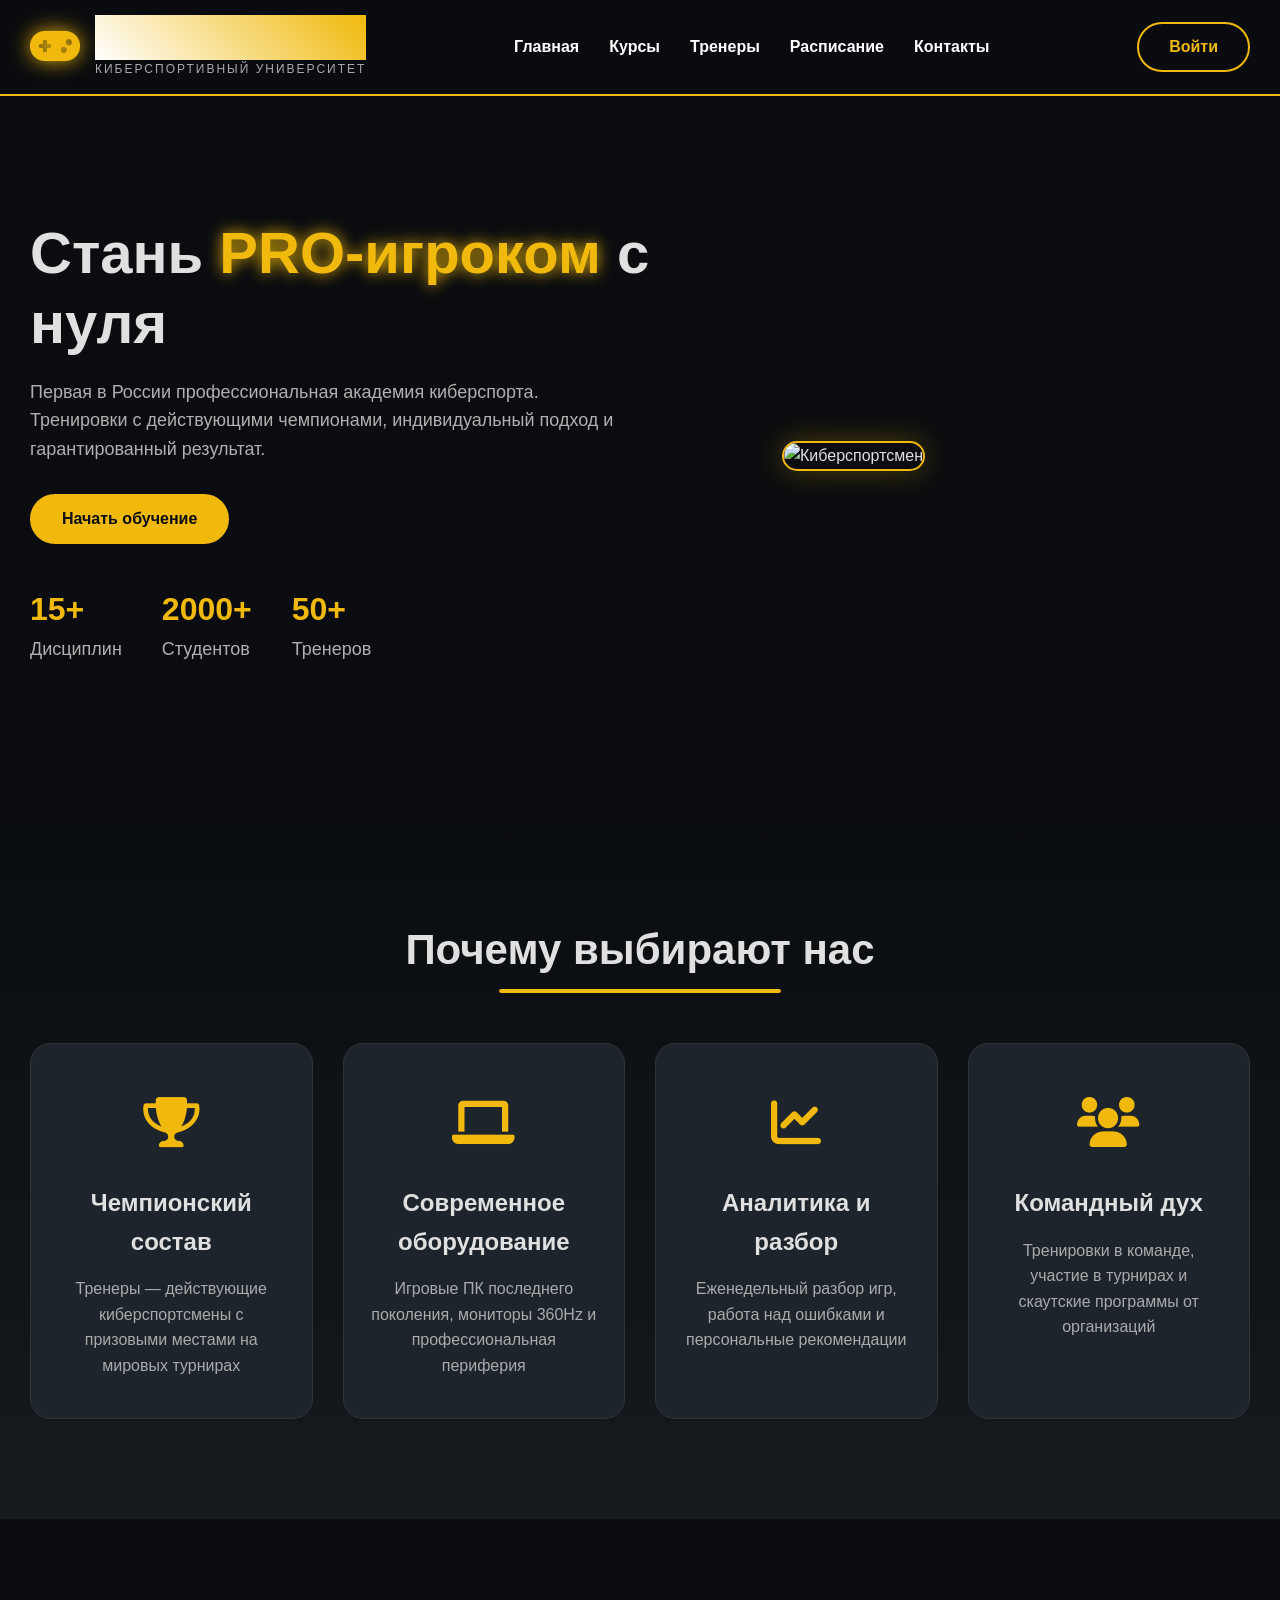
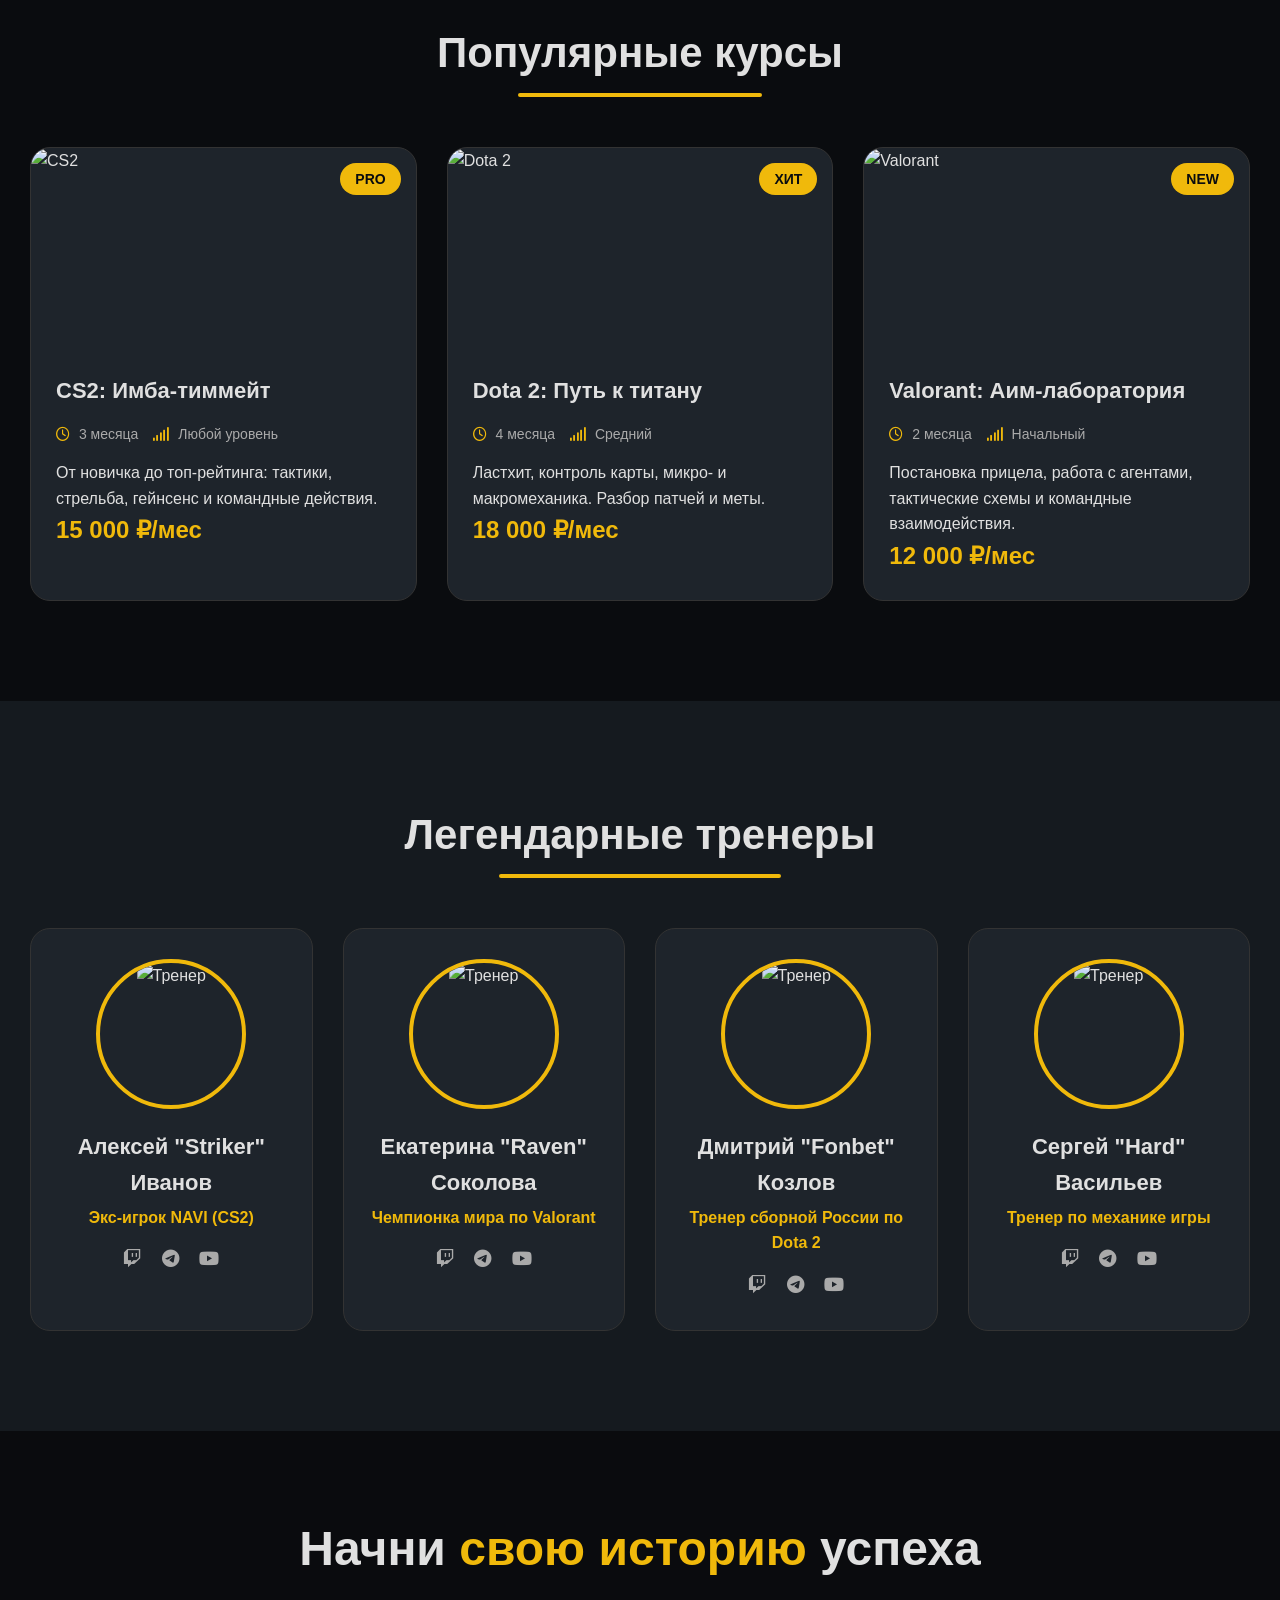
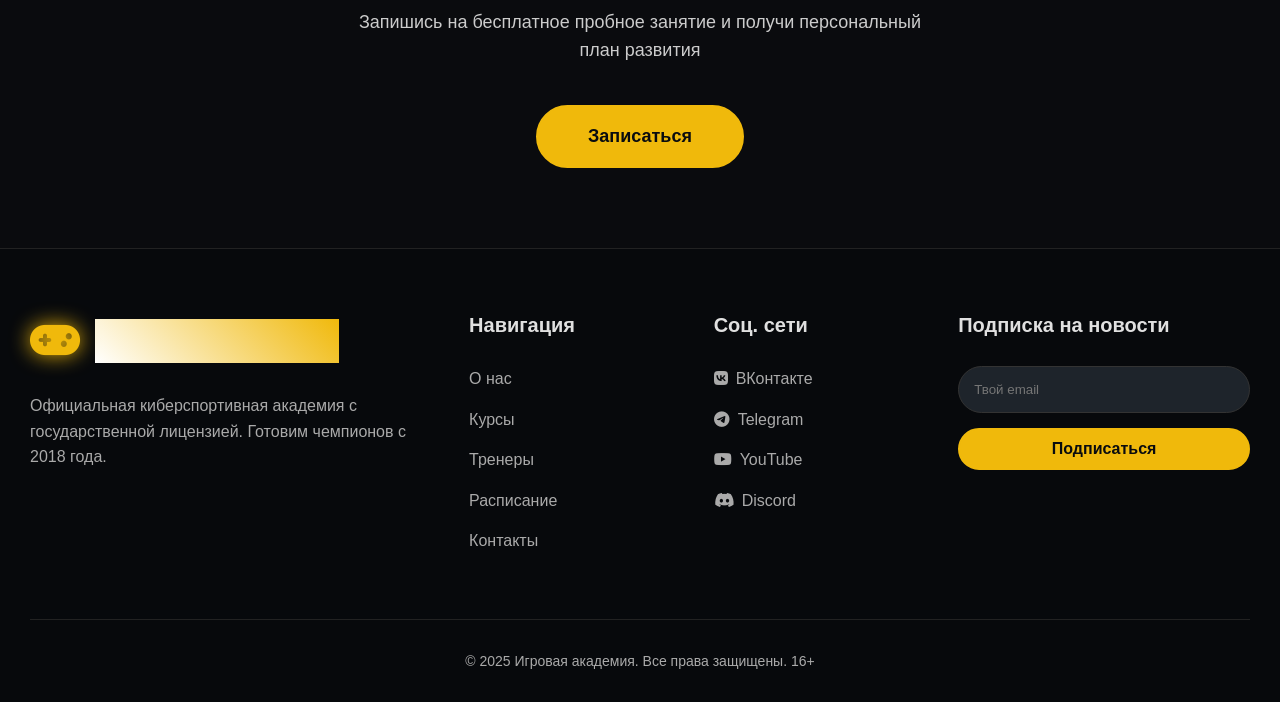
==== index.html @ 6ca8db6b "Add files via upload" ====
<!DOCTYPE html>
<html lang="ru">
<head>
    <meta charset="UTF-8">
    <meta name="viewport" content="width=device-width, initial-scale=1.0">
    <title>Игровая академия | Киберспортивный университет</title>
    <!-- Подключение Font Awesome для иконок -->
    <link rel="stylesheet" href="https://cdnjs.cloudflare.com/ajax/libs/font-awesome/6.0.0-beta3/css/all.min.css">
    <style>
        /* Сброс стилей и базовые настройки */
        * {
            margin: 0;
            padding: 0;
            box-sizing: border-box;
            font-family: 'Poppins', sans-serif;
        }

        body {
            background-color: #0a0c0f;
            color: #e0e0e0;
            line-height: 1.6;
            overflow-x: hidden;
        }

        /* Подключение шрифта Poppins */
        @import url('https://fonts.googleapis.com/css2?family=Poppins:wght@300;400;600;700;800&display=swap');

        /* Кастомный скролл */
        ::-webkit-scrollbar {
            width: 10px;
        }
        ::-webkit-scrollbar-track {
            background: #1a1e24;
        }
        ::-webkit-scrollbar-thumb {
            background: #f0b90b;
            border-radius: 5px;
        }

        /* Контейнер */
        .container {
            max-width: 1300px;
            margin: 0 auto;
            padding: 0 30px;
        }

        /* Прелоадер анимации для появления */
        .fade-in {
            opacity: 0;
            transform: translateY(20px);
            animation: fadeInUp 0.8s ease forwards;
        }

        @keyframes fadeInUp {
            to {
                opacity: 1;
                transform: translateY(0);
            }
        }

        /* Шапка */
        header {
            background: rgba(10, 12, 15, 0.95);
            backdrop-filter: blur(10px);
            border-bottom: 2px solid #f0b90b;
            position: sticky;
            top: 0;
            z-index: 100;
            padding: 15px 0;
        }

        .header-content {
            display: flex;
            justify-content: space-between;
            align-items: center;
        }

        .logo {
            display: flex;
            align-items: center;
            gap: 15px;
        }

        .logo-icon {
            font-size: 40px;
            color: #f0b90b;
            filter: drop-shadow(0 0 10px #f0b90b);
        }

        .logo-text h1 {
            font-size: 28px;
            font-weight: 800;
            background: linear-gradient(45deg, #fff, #f0b90b);
            -webkit-text-fill-color: transparent;
            letter-spacing: 1px;
        }

        .logo-text p {
            font-size: 12px;
            color: #aaa;
            letter-spacing: 2px;
        }

        nav ul {
            display: flex;
            list-style: none;
            gap: 30px;
        }

        nav a {
            color: #fff;
            text-decoration: none;
            font-weight: 600;
            font-size: 16px;
            transition: 0.3s;
            position: relative;
        }

        nav a:hover {
            color: #f0b90b;
        }

        nav a::after {
            content: '';
            position: absolute;
            width: 0;
            height: 3px;
            background: #f0b90b;
            bottom: -5px;
            left: 0;
            transition: 0.3s;
        }

        nav a:hover::after {
            width: 100%;
        }

        .btn {
            background: transparent;
            border: 2px solid #f0b90b;
            color: #f0b90b;
            padding: 10px 30px;
            font-weight: 700;
            cursor: pointer;
            transition: 0.3s;
            font-size: 16px;
            border-radius: 50px;
            text-decoration: none;
            display: inline-block;
        }

        .btn:hover {
            background: #f0b90b;
            color: #0a0c0f;
            box-shadow: 0 0 20px #f0b90b;
        }

        .btn-full {
            background: #f0b90b;
            color: #0a0c0f;
        }

        /* Hero секция */
        .hero {
            min-height: 80vh;
            display: flex;
            align-items: center;
            position: relative;
            overflow: hidden;
        }

        .hero-bg {
            position: absolute;
            top: 0;
            left: 0;
            width: 100%;
            height: 100%;
            background: url('https://images.unsplash.com/photo-1542751371-adc38448a05e?ixlib=rb-4.0.3&ixid=M3wxMjA3fDB8MHxwaG90by1wYWdlfHx8fGVufDB8fHx8fA%3D%3D&auto=format&fit=crop&w=2070&q=80') center/cover no-repeat;
            opacity: 0.2;
            z-index: -1;
        }

        .hero-content {
            display: grid;
            grid-template-columns: 1.2fr 0.8fr;
            gap: 50px;
            align-items: center;
        }

        .hero-text h2 {
            font-size: 58px;
            font-weight: 800;
            line-height: 1.2;
            margin-bottom: 20px;
        }

        .hero-text h2 span {
            color: #f0b90b;
            text-shadow: 0 0 15px #f0b90b;
        }

        .hero-text p {
            font-size: 18px;
            color: #b0b0b0;
            margin-bottom: 30px;
            max-width: 600px;
        }

        .hero-stats {
            display: flex;
            gap: 40px;
            margin-top: 40px;
        }

        .stat-item h3 {
            font-size: 32px;
            color: #f0b90b;
            font-weight: 800;
        }

        .hero-image {
            position: relative;
        }

        .hero-image img {
            width: 100%;
            border-radius: 20px;
            box-shadow: 0 0 30px rgba(240, 185, 11, 0.3);
            border: 2px solid #f0b90b;
            transition: 0.5s;
        }

        .hero-image img:hover {
            transform: scale(1.02);
            box-shadow: 0 0 50px #f0b90b;
        }

        /* Секция преимуществ */
        .features {
            padding: 100px 0;
            background: linear-gradient(to bottom, #0a0c0f, #151a1f);
        }

        .section-title {
            text-align: center;
            margin-bottom: 60px;
        }

        .section-title h2 {
            font-size: 42px;
            font-weight: 800;
            position: relative;
            display: inline-block;
        }

        .section-title h2::before {
            content: '';
            position: absolute;
            width: 60%;
            height: 4px;
            background: #f0b90b;
            bottom: -10px;
            left: 20%;
            border-radius: 2px;
        }

        .features-grid {
            display: grid;
            grid-template-columns: repeat(auto-fit, minmax(280px, 1fr));
            gap: 30px;
        }

        .feature-card {
            background: #1e242b;
            padding: 40px 25px;
            border-radius: 20px;
            text-align: center;
            border: 1px solid #333;
            transition: 0.4s;
            cursor: default;
        }

        .feature-card:hover {
            border-color: #f0b90b;
            transform: translateY(-10px);
            box-shadow: 0 10px 30px rgba(240, 185, 11, 0.2);
        }

        .feature-icon {
            font-size: 50px;
            color: #f0b90b;
            margin-bottom: 20px;
        }

        .feature-card h3 {
            font-size: 24px;
            margin-bottom: 15px;
        }

        .feature-card p {
            color: #aaa;
        }

        /* Секция курсов */
        .courses {
            padding: 100px 0;
        }

        .courses-grid {
            display: grid;
            grid-template-columns: repeat(auto-fit, minmax(300px, 1fr));
            gap: 30px;
        }

        .course-card {
            background: #1e242b;
            border-radius: 20px;
            overflow: hidden;
            border: 1px solid #333;
            transition: 0.4s;
        }

        .course-card:hover {
            border-color: #f0b90b;
            transform: translateY(-5px);
            box-shadow: 0 0 30px rgba(240, 185, 11, 0.2);
        }

        .course-img {
            height: 200px;
            overflow: hidden;
            position: relative;
        }

        .course-img img {
            width: 100%;
            height: 100%;
            object-fit: cover;
            transition: 0.5s;
        }

        .course-card:hover .course-img img {
            transform: scale(1.1);
        }

        .course-tag {
            position: absolute;
            top: 15px;
            right: 15px;
            background: #f0b90b;
            color: #0a0c0f;
            padding: 5px 15px;
            border-radius: 50px;
            font-weight: 700;
            font-size: 14px;
        }

        .course-content {
            padding: 25px;
        }

        .course-content h3 {
            font-size: 22px;
            margin-bottom: 10px;
        }

        .course-meta {
            display: flex;
            gap: 15px;
            color: #aaa;
            font-size: 14px;
            margin: 15px 0;
        }

        .course-meta i {
            color: #f0b90b;
            margin-right: 5px;
        }

        .course-price {
            font-size: 24px;
            font-weight: 700;
            color: #f0b90b;
        }

        /* Секция тренеров */
        .coaches {
            padding: 100px 0;
            background: #151a1f;
        }

        .coaches-grid {
            display: grid;
            grid-template-columns: repeat(auto-fit, minmax(250px, 1fr));
            gap: 30px;
        }

        .coach-card {
            text-align: center;
            background: #1e242b;
            padding: 30px 20px;
            border-radius: 20px;
            border: 1px solid #333;
            transition: 0.3s;
        }

        .coach-card:hover {
            border-color: #f0b90b;
        }

        .coach-img {
            width: 150px;
            height: 150px;
            border-radius: 50%;
            margin: 0 auto 20px;
            border: 4px solid #f0b90b;
            overflow: hidden;
        }

        .coach-img img {
            width: 100%;
            height: 100%;
            object-fit: cover;
        }

        .coach-card h3 {
            font-size: 22px;
            margin-bottom: 5px;
        }

        .coach-card p {
            color: #f0b90b;
            font-weight: 600;
            margin-bottom: 15px;
        }

        .coach-social a {
            color: #aaa;
            margin: 0 8px;
            font-size: 18px;
            transition: 0.3s;
        }

        .coach-social a:hover {
            color: #f0b90b;
        }

        /* CTA секция */
        .cta {
            padding: 80px 0;
            text-align: center;
            background: url('https://images.unsplash.com/photo-1511512578047-dfb367046420?ixlib=rb-4.0.3&ixid=M3wxMjA3fDB8MHxwaG90by1wYWdlfHx8fGVufDB8fHx8fA%3D%3D&auto=format&fit=crop&w=2071&q=80') center/cover fixed;
            position: relative;
        }

        .cta::before {
            content: '';
            position: absolute;
            top: 0;
            left: 0;
            width: 100%;
            height: 100%;
            background: rgba(10, 12, 15, 0.9);
        }

        .cta-content {
            position: relative;
            z-index: 2;
        }

        .cta h2 {
            font-size: 48px;
            margin-bottom: 20px;
        }

        .cta h2 span {
            color: #f0b90b;
        }

        .cta p {
            font-size: 18px;
            max-width: 600px;
            margin: 0 auto 40px;
            color: #ccc;
        }

        /* Футер */
        footer {
            background: #07090c;
            padding: 60px 0 30px;
            border-top: 1px solid #222;
        }

        .footer-content {
            display: grid;
            grid-template-columns: 2fr 1fr 1fr 1.5fr;
            gap: 50px;
            margin-bottom: 50px;
        }

        .footer-col p {
            color: #aaa;
            margin: 20px 0;
        }

        .footer-col h3 {
            margin-bottom: 25px;
            font-size: 20px;
        }

        .footer-links {
            list-style: none;
        }

        .footer-links li {
            margin-bottom: 15px;
        }

        .footer-links a {
            color: #aaa;
            text-decoration: none;
            transition: 0.3s;
        }

        .footer-links a:hover {
            color: #f0b90b;
            padding-left: 5px;
        }

        .newsletter input {
            width: 100%;
            padding: 15px;
            background: #1e242b;
            border: 1px solid #333;
            border-radius: 50px;
            color: #fff;
            margin-bottom: 15px;
        }

        .newsletter input:focus {
            outline: none;
            border-color: #f0b90b;
        }

        .copyright {
            text-align: center;
            padding-top: 30px;
            border-top: 1px solid #222;
            color: #aaa;
            font-size: 14px;
        }

        /* Адаптив */
        @media (max-width: 992px) {
            .hero-content {
                grid-template-columns: 1fr;
                text-align: center;
            }
            .hero-text p {
                margin: 0 auto 30px;
            }
            .hero-stats {
                justify-content: center;
            }
            .footer-content {
                grid-template-columns: 1fr 1fr;
            }
        }

        @media (max-width: 768px) {
            .header-content {
                flex-direction: column;
                gap: 20px;
            }
            nav ul {
                gap: 15px;
                flex-wrap: wrap;
                justify-content: center;
            }
            .hero-text h2 {
                font-size: 42px;
            }
            .footer-content {
                grid-template-columns: 1fr;
            }
        }
    </style>
</head>
<body>
    <header>
        <div class="container header-content">
            <div class="logo">
                <div class="logo-icon">
                    <i class="fas fa-gamepad"></i>
                </div>
                <div class="logo-text">
                    <h1>GAME ACADEMY</h1>
                    <p>КИБЕРСПОРТИВНЫЙ УНИВЕРСИТЕТ</p>
                </div>
            </div>
            <nav>
                <ul>
                    <li><a href="#">Главная</a></li>
                    <li><a href="#">Курсы</a></li>
                    <li><a href="#">Тренеры</a></li>
                    <li><a href="#">Расписание</a></li>
                    <li><a href="#">Контакты</a></li>
                </ul>
            </nav>
            <a href="#" class="btn">Войти</a>
        </div>
    </header>

    <section class="hero">
        <div class="hero-bg"></div>
        <div class="container hero-content">
            <div class="hero-text fade-in">
                <h2>Стань <span>PRO-игроком</span> с нуля</h2>
                <p>Первая в России профессиональная академия киберспорта. Тренировки с действующими чемпионами, индивидуальный подход и гарантированный результат.</p>
                <a href="#" class="btn btn-full">Начать обучение</a>
                <div class="hero-stats">
                    <div class="stat-item">
                        <h3>15+</h3>
                        <p>Дисциплин</p>
                    </div>
                    <div class="stat-item">
                        <h3>2000+</h3>
                        <p>Студентов</p>
                    </div>
                    <div class="stat-item">
                        <h3>50+</h3>
                        <p>Тренеров</p>
                    </div>
                </div>
            </div>
            <div class="hero-image fade-in" style="animation-delay: 0.2s;">
                <img src="https://images.unsplash.com/photo-1593305841991-05c297ba4575?ixlib=rb-4.0.3&ixid=M3wxMjA3fDB8MHxwaG90by1wYWdlfHx8fGVufDB8fHx8fA%3D%3D&auto=format&fit=crop&w=1857&q=80" alt="Киберспортсмен">
            </div>
        </div>
    </section>

    <section class="features">
        <div class="container">
            <div class="section-title fade-in">
                <h2>Почему выбирают нас</h2>
            </div>
            <div class="features-grid">
                <div class="feature-card fade-in" style="animation-delay: 0.1s;">
                    <div class="feature-icon"><i class="fas fa-trophy"></i></div>
                    <h3>Чемпионский состав</h3>
                    <p>Тренеры — действующие киберспортсмены с призовыми местами на мировых турнирах</p>
                </div>
                <div class="feature-card fade-in" style="animation-delay: 0.2s;">
                    <div class="feature-icon"><i class="fas fa-laptop"></i></div>
                    <h3>Современное оборудование</h3>
                    <p>Игровые ПК последнего поколения, мониторы 360Hz и профессиональная периферия</p>
                </div>
                <div class="feature-card fade-in" style="animation-delay: 0.3s;">
                    <div class="feature-icon"><i class="fas fa-chart-line"></i></div>
                    <h3>Аналитика и разбор</h3>
                    <p>Еженедельный разбор игр, работа над ошибками и персональные рекомендации</p>
                </div>
                <div class="feature-card fade-in" style="animation-delay: 0.4s;">
                    <div class="feature-icon"><i class="fas fa-users"></i></div>
                    <h3>Командный дух</h3>
                    <p>Тренировки в команде, участие в турнирах и скаутские программы от организаций</p>
                </div>
            </div>
        </div>
    </section>

    <section class="courses">
        <div class="container">
            <div class="section-title fade-in">
                <h2>Популярные курсы</h2>
            </div>
            <div class="courses-grid">
                <div class="course-card fade-in" style="animation-delay: 0.1s;">
                    <div class="course-img">
                        <img src="https://images.unsplash.com/photo-1542751110-97427bbecf20?ixlib=rb-4.0.3&ixid=M3wxMjA3fDB8MHxwaG90by1wYWdlfHx8fGVufDB8fHx8fA%3D%3D&auto=format&fit=crop&w=1984&q=80" alt="CS2">
                        <span class="course-tag">PRO</span>
                    </div>
                    <div class="course-content">
                        <h3>CS2: Имба-тиммейт</h3>
                        <div class="course-meta">
                            <span><i class="far fa-clock"></i> 3 месяца</span>
                            <span><i class="fas fa-signal"></i> Любой уровень</span>
                        </div>
                        <p>От новичка до топ-рейтинга: тактики, стрельба, гейнсенс и командные действия.</p>
                        <div class="course-price">15 000 ₽/мес</div>
                    </div>
                </div>
                <div class="course-card fade-in" style="animation-delay: 0.2s;">
                    <div class="course-img">
                        <img src="https://images.unsplash.com/photo-1542751110-97427bbecf20?ixlib=rb-4.0.3&ixid=M3wxMjA3fDB8MHxwaG90by1wYWdlfHx8fGVufDB8fHx8fA%3D%3D&auto=format&fit=crop&w=1984&q=80" alt="Dota 2">
                        <span class="course-tag">ХИТ</span>
                    </div>
                    <div class="course-content">
                        <h3>Dota 2: Путь к титану</h3>
                        <div class="course-meta">
                            <span><i class="far fa-clock"></i> 4 месяца</span>
                            <span><i class="fas fa-signal"></i> Средний</span>
                        </div>
                        <p>Ластхит, контроль карты, микро- и макромеханика. Разбор патчей и меты.</p>
                        <div class="course-price">18 000 ₽/мес</div>
                    </div>
                </div>
                <div class="course-card fade-in" style="animation-delay: 0.3s;">
                    <div class="course-img">
                        <img src="https://images.unsplash.com/photo-1612287230202-1ff1d85d1bdf?ixlib=rb-4.0.3&ixid=M3wxMjA3fDB8MHxwaG90by1wYWdlfHx8fGVufDB8fHx8fA%3D%3D&auto=format&fit=crop&w=1931&q=80" alt="Valorant">
                        <span class="course-tag">NEW</span>
                    </div>
                    <div class="course-content">
                        <h3>Valorant: Аим-лаборатория</h3>
                        <div class="course-meta">
                            <span><i class="far fa-clock"></i> 2 месяца</span>
                            <span><i class="fas fa-signal"></i> Начальный</span>
                        </div>
                        <p>Постановка прицела, работа с агентами, тактические схемы и командные взаимодействия.</p>
                        <div class="course-price">12 000 ₽/мес</div>
                    </div>
                </div>
            </div>
        </div>
    </section>

    <section class="coaches">
        <div class="container">
            <div class="section-title fade-in">
                <h2>Легендарные тренеры</h2>
            </div>
            <div class="coaches-grid">
                <div class="coach-card fade-in" style="animation-delay: 0.1s;">
                    <div class="coach-img">
                        <img src="https://images.unsplash.com/photo-1566492031773-4f4e44671857?ixlib=rb-4.0.3&ixid=M3wxMjA3fDB8MHxwaG90by1wYWdlfHx8fGVufDB8fHx8fA%3D%3D&auto=format&fit=crop&w=1887&q=80" alt="Тренер">
                    </div>
                    <h3>Алексей "Striker" Иванов</h3>
                    <p>Экс-игрок NAVI (CS2)</p>
                    <div class="coach-social">
                        <a href="#"><i class="fab fa-twitch"></i></a>
                        <a href="#"><i class="fab fa-telegram"></i></a>
                        <a href="#"><i class="fab fa-youtube"></i></a>
                    </div>
                </div>
                <div class="coach-card fade-in" style="animation-delay: 0.2s;">
                    <div class="coach-img">
                        <img src="https://images.unsplash.com/photo-1581382575275-97901c2635b7?ixlib=rb-4.0.3&ixid=M3wxMjA3fDB8MHxwaG90by1wYWdlfHx8fGVufDB8fHx8fA%3D%3D&auto=format&fit=crop&w=1887&q=80" alt="Тренер">
                    </div>
                    <h3>Екатерина "Raven" Соколова</h3>
                    <p>Чемпионка мира по Valorant</p>
                    <div class="coach-social">
                        <a href="#"><i class="fab fa-twitch"></i></a>
                        <a href="#"><i class="fab fa-telegram"></i></a>
                        <a href="#"><i class="fab fa-youtube"></i></a>
                    </div>
                </div>
                <div class="coach-card fade-in" style="animation-delay: 0.3s;">
                    <div class="coach-img">
                        <img src="https://images.unsplash.com/photo-1534308143481-c55f00be8bd7?ixlib=rb-4.0.3&ixid=M3wxMjA3fDB8MHxwaG90by1wYWdlfHx8fGVufDB8fHx8fA%3D%3D&auto=format&fit=crop&w=1930&q=80" alt="Тренер">
                    </div>
                    <h3>Дмитрий "Fonbet" Козлов</h3>
                    <p>Тренер сборной России по Dota 2</p>
                    <div class="coach-social">
                        <a href="#"><i class="fab fa-twitch"></i></a>
                        <a href="#"><i class="fab fa-telegram"></i></a>
                        <a href="#"><i class="fab fa-youtube"></i></a>
                    </div>
                </div>
                <div class="coach-card fade-in" style="animation-delay: 0.4s;">
                    <div class="coach-img">
                        <img src="https://images.unsplash.com/photo-1573140247632-f8fd74997d5c?ixlib=rb-4.0.3&ixid=M3wxMjA3fDB8MHxwaG90by1wYWdlfHx8fGVufDB8fHx8fA%3D%3D&auto=format&fit=crop&w=1740&q=80" alt="Тренер">
                    </div>
                    <h3>Сергей "Hard" Васильев</h3>
                    <p>Тренер по механике игры</p>
                    <div class="coach-social">
                        <a href="#"><i class="fab fa-twitch"></i></a>
                        <a href="#"><i class="fab fa-telegram"></i></a>
                        <a href="#"><i class="fab fa-youtube"></i></a>
                    </div>
                </div>
            </div>
        </div>
    </section>

    <section class="cta">
        <div class="container cta-content">
            <h2>Начни <span>свою историю</span> успеха</h2>
            <p>Запишись на бесплатное пробное занятие и получи персональный план развития</p>
            <a href="#" class="btn btn-full" style="font-size: 18px; padding: 15px 50px;">Записаться</a>
        </div>
    </section>

    <footer>
        <div class="container">
            <div class="footer-content">
                <div class="footer-col">
                    <div class="logo" style="margin-bottom: 20px;">
                        <div class="logo-icon">
                            <i class="fas fa-gamepad"></i>
                        </div>
                        <div class="logo-text">
                            <h1>GAME ACADEMY</h1>
                        </div>
                    </div>
                    <p>Официальная киберспортивная академия с государственной лицензией. Готовим чемпионов с 2018 года.</p>
                </div>
                <div class="footer-col">
                    <h3>Навигация</h3>
                    <ul class="footer-links">
                        <li><a href="#">О нас</a></li>
                        <li><a href="#">Курсы</a></li>
                        <li><a href="#">Тренеры</a></li>
                        <li><a href="#">Расписание</a></li>
                        <li><a href="#">Контакты</a></li>
                    </ul>
                </div>
                <div class="footer-col">
                    <h3>Соц. сети</h3>
                    <ul class="footer-links">
                        <li><a href="#"><i class="fab fa-vk" style="margin-right: 8px;"></i>ВКонтакте</a></li>
                        <li><a href="#"><i class="fab fa-telegram" style="margin-right: 8px;"></i>Telegram</a></li>
                        <li><a href="#"><i class="fab fa-youtube" style="margin-right: 8px;"></i>YouTube</a></li>
                        <li><a href="#"><i class="fab fa-discord" style="margin-right: 8px;"></i>Discord</a></li>
                    </ul>
                </div>
                <div class="footer-col">
                    <h3>Подписка на новости</h3>
                    <div class="newsletter">
                        <input type="email" placeholder="Твой email">
                        <button class="btn btn-full" style="width: 100%;">Подписаться</button>
                    </div>
                </div>
            </div>
            <div class="copyright">
                <p>© 2025 Игровая академия. Все права защищены. 16+</p>
            </div>
        </div>
    </footer>
</body>
</html>
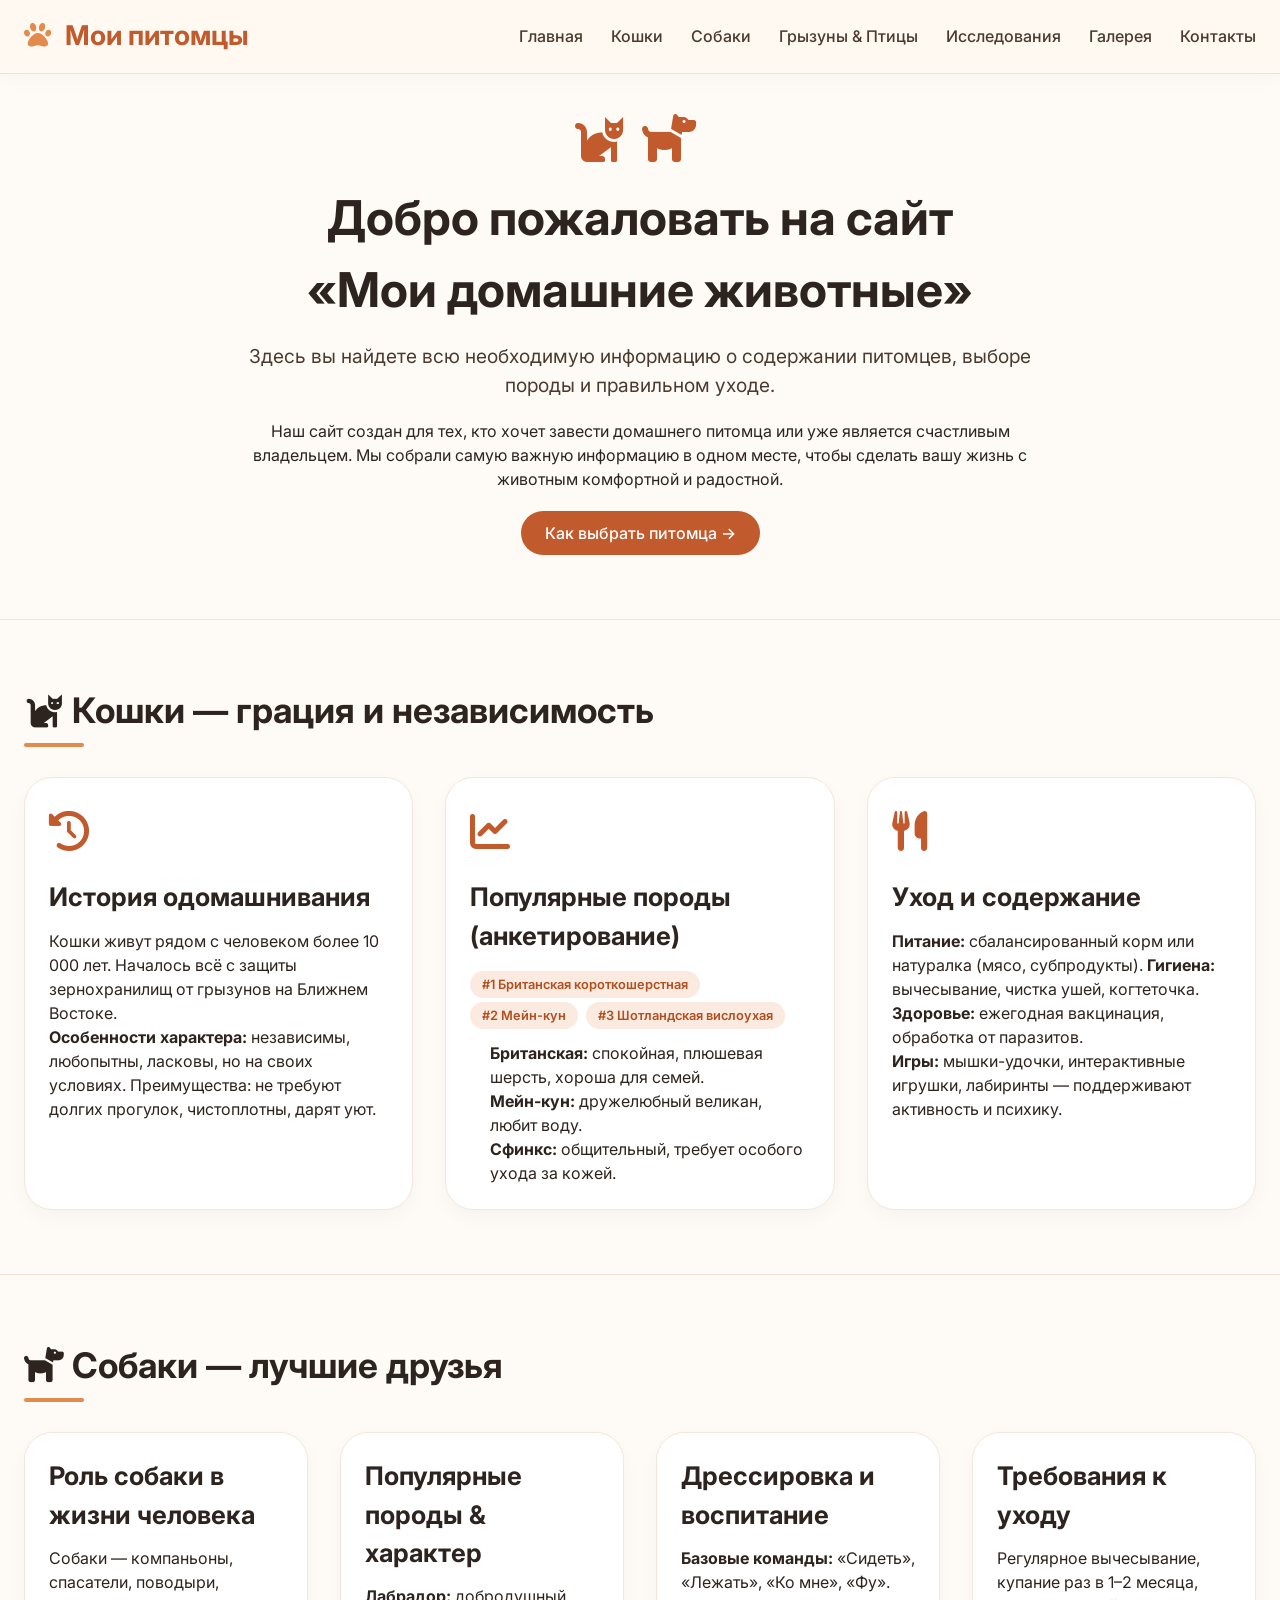
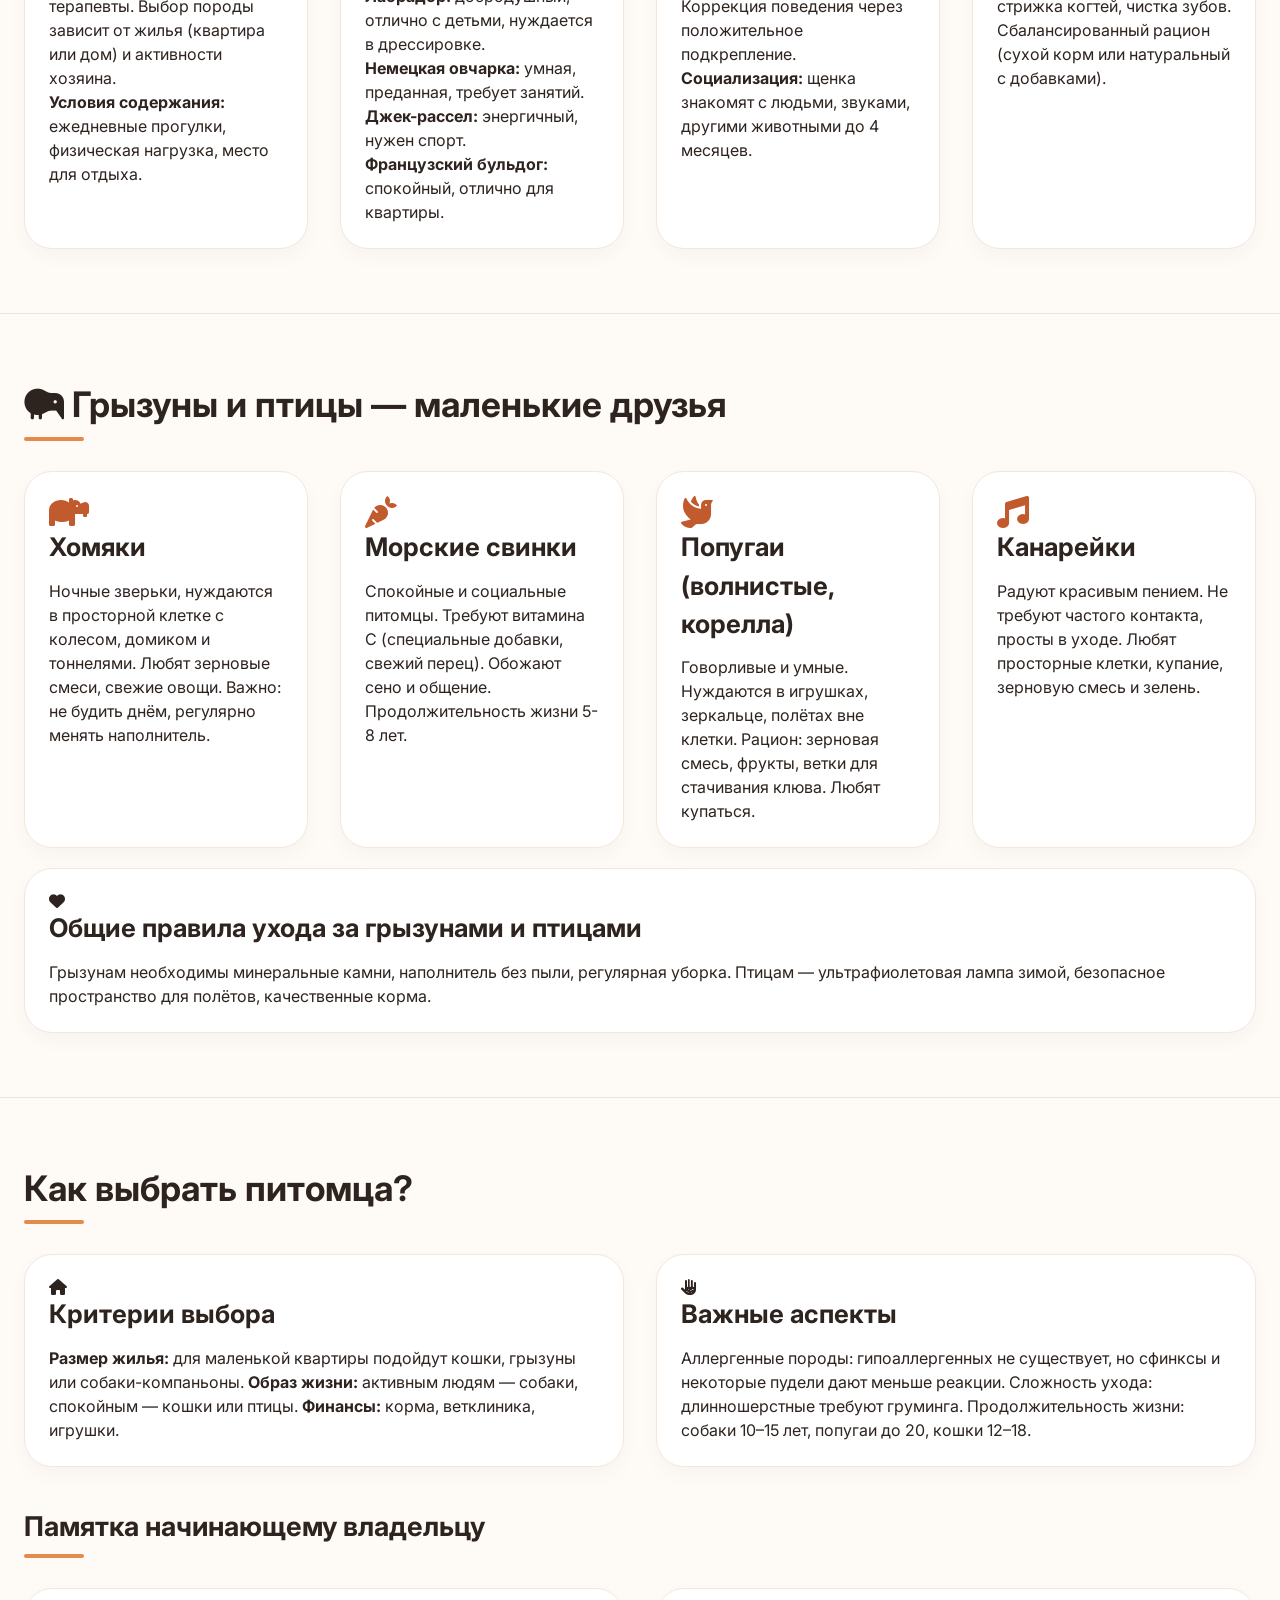
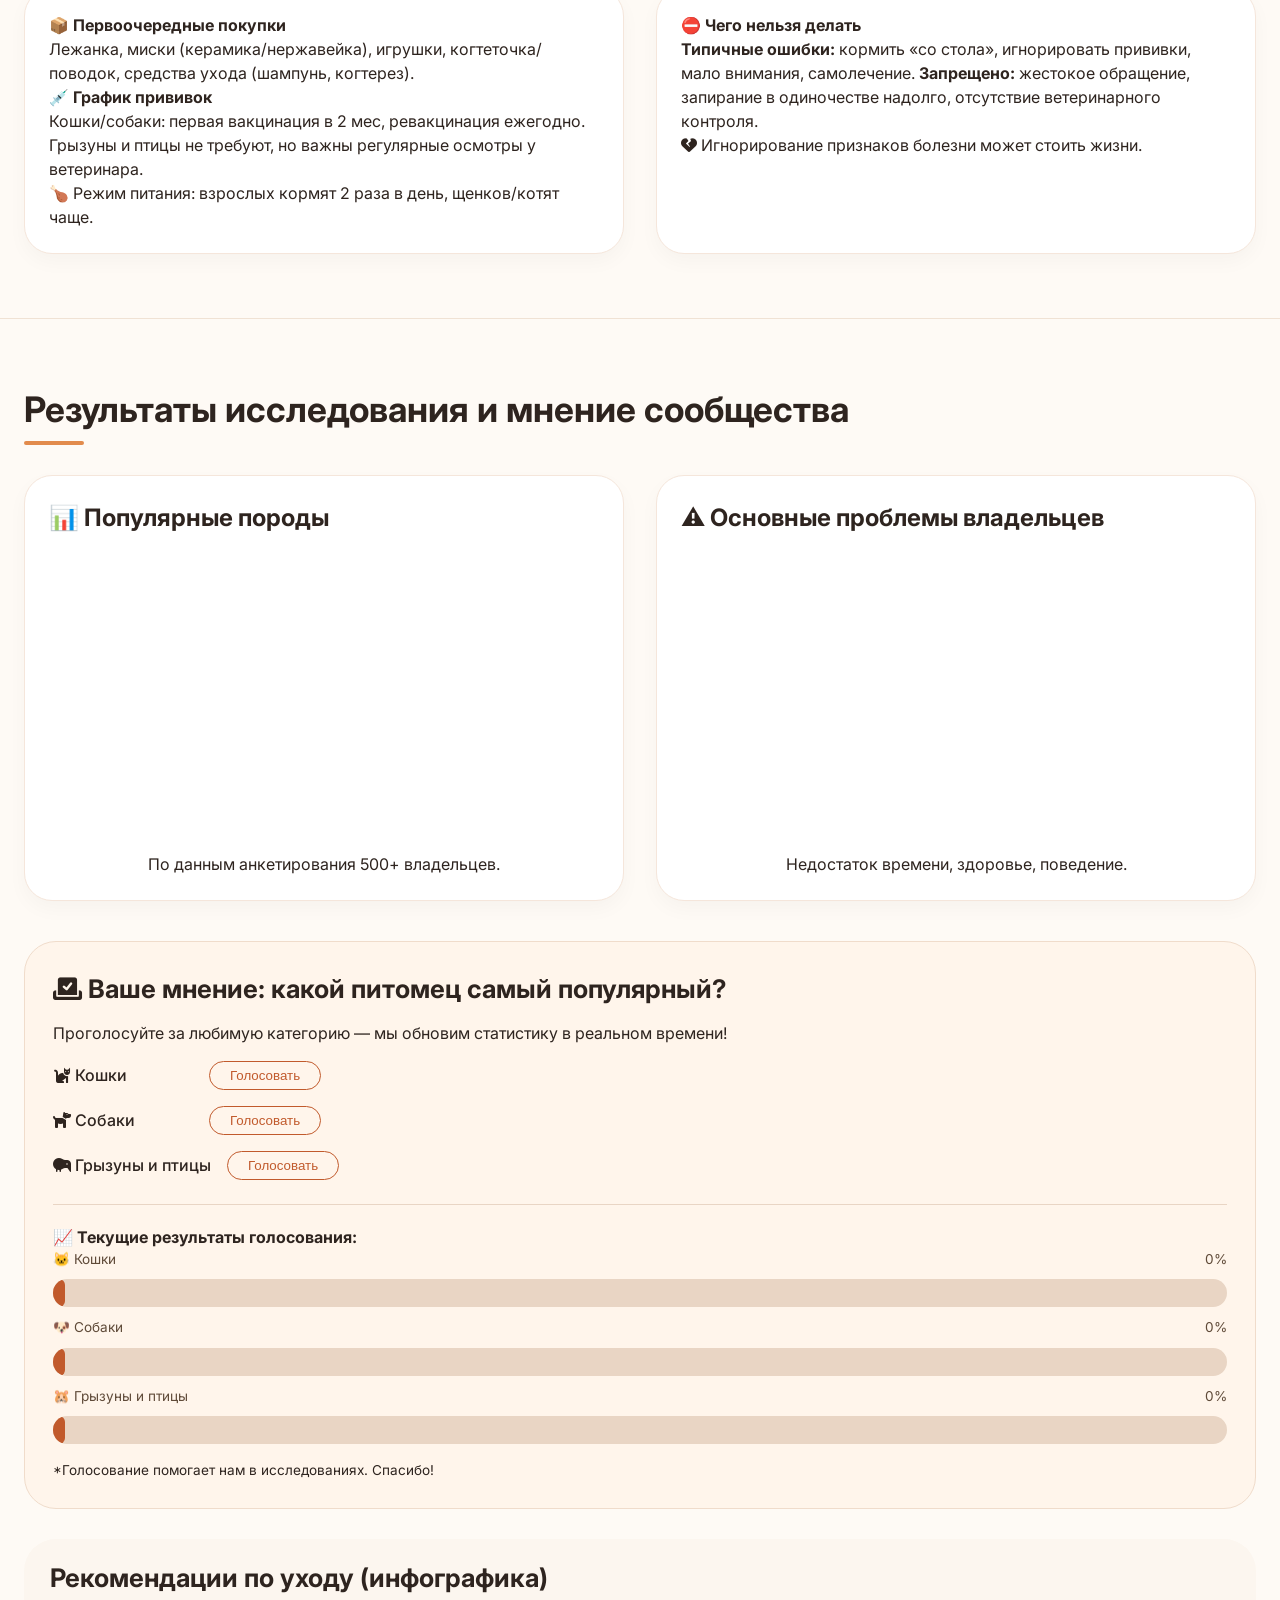
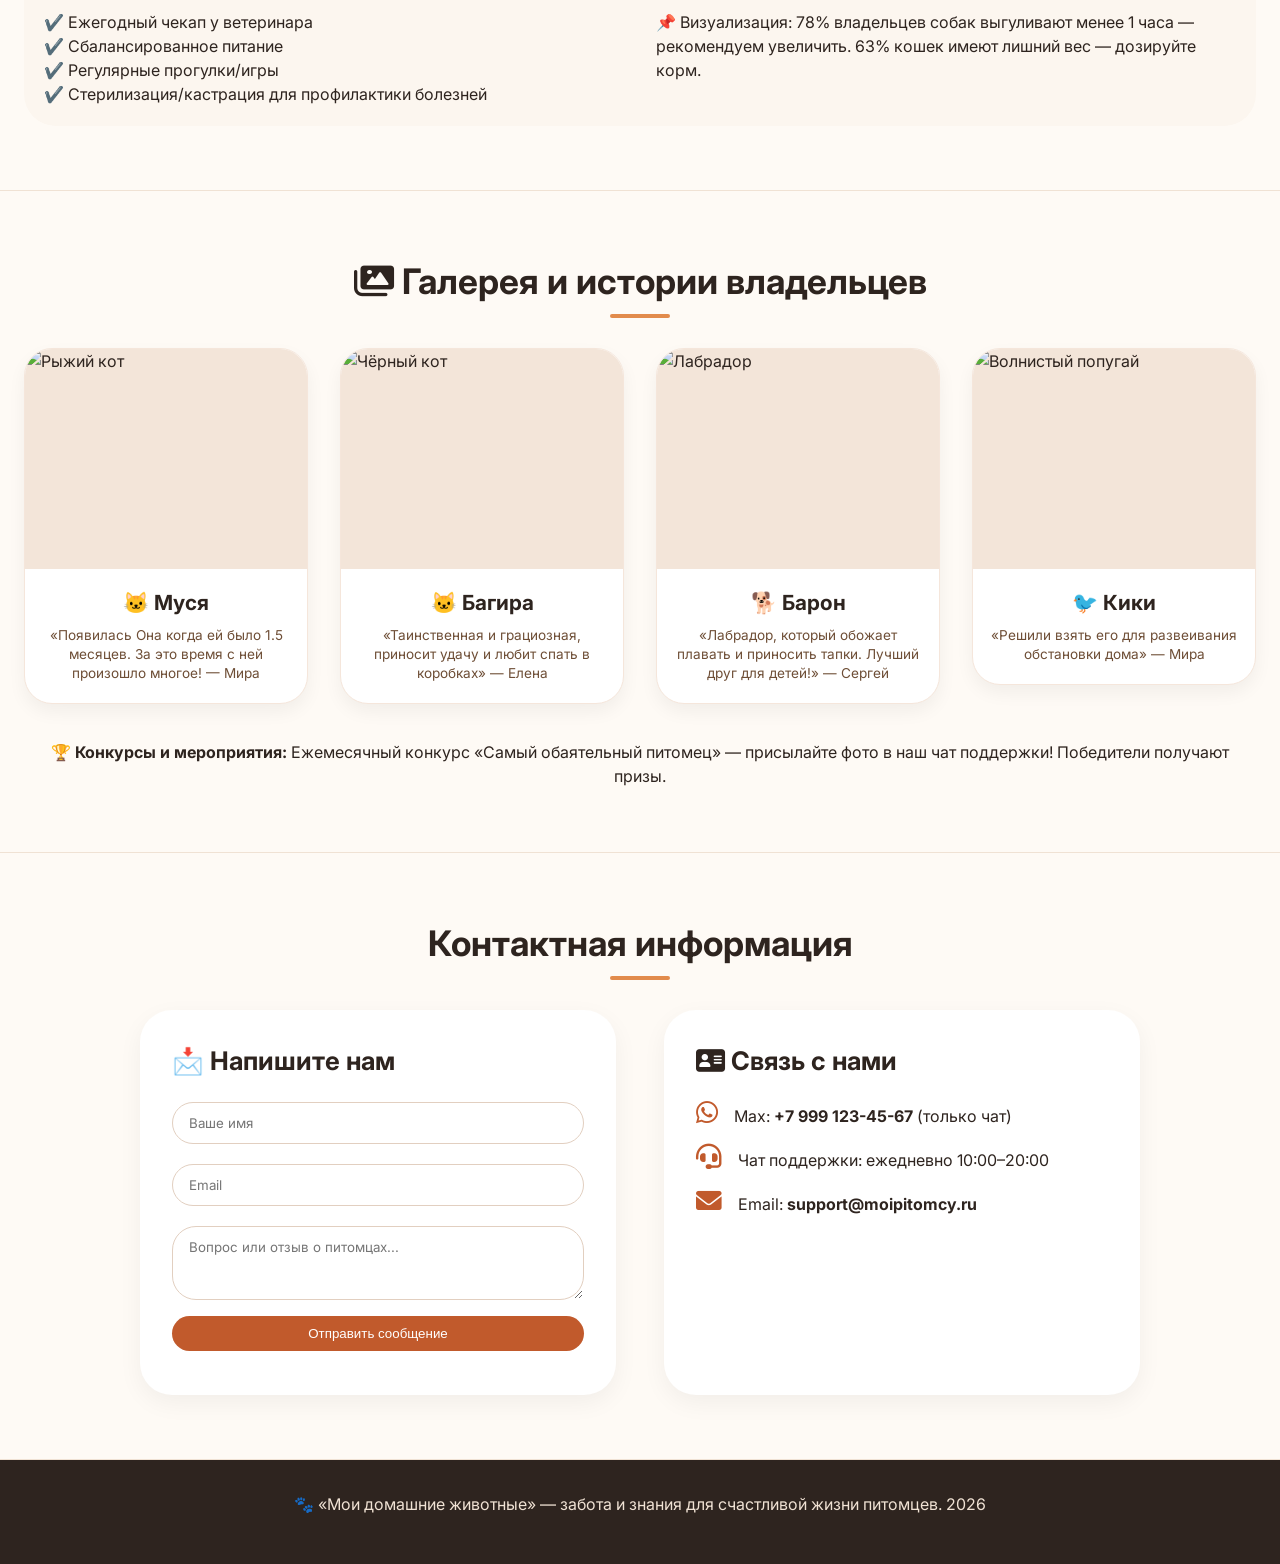
==== commit 44804069: "Update index.html" ====
--- a/index.html
+++ b/index.html
@@ -2,839 +2,846 @@
 <html lang="ru">
 <head>
     <meta charset="UTF-8">
-    <meta name="viewport" content="width=device-width, initial-scale=1.0">
-    <title>Игровая академия | Киберспортивный университет</title>
-    <!-- Подключение Font Awesome для иконок -->
+    <meta name="viewport" content="width=device-width, initial-scale=1.0, user-scalable=yes">
+    <title>Мои домашние питомцы | Забота и радость с животными</title>
+    <!-- Google Fonts & Font Awesome -->
+    <link href="https://fonts.googleapis.com/css2?family=Inter:opsz,wght@14..32,300;14..32,400;14..32,500;14..32,600;14..32,700&display=swap" rel="stylesheet">
     <link rel="stylesheet" href="https://cdnjs.cloudflare.com/ajax/libs/font-awesome/6.0.0-beta3/css/all.min.css">
+    <!-- Chart.js для диаграмм -->
+    <script src="https://cdn.jsdelivr.net/npm/chart.js@4.4.0/dist/chart.umd.min.js"></script>
     <style>
-        /* Сброс стилей и базовые настройки */
         * {
             margin: 0;
             padding: 0;
             box-sizing: border-box;
-            font-family: 'Poppins', sans-serif;
         }
 
         body {
-            background-color: #0a0c0f;
-            color: #e0e0e0;
-            line-height: 1.6;
-            overflow-x: hidden;
-        }
-
-        /* Подключение шрифта Poppins */
-        @import url('https://fonts.googleapis.com/css2?family=Poppins:wght@300;400;600;700;800&display=swap');
-
-        /* Кастомный скролл */
-        ::-webkit-scrollbar {
-            width: 10px;
-        }
-        ::-webkit-scrollbar-track {
-            background: #1a1e24;
-        }
-        ::-webkit-scrollbar-thumb {
-            background: #f0b90b;
-            border-radius: 5px;
-        }
-
-        /* Контейнер */
+            font-family: 'Inter', sans-serif;
+            background: #fefaf5;
+            color: #2e241f;
+            line-height: 1.5;
+            scroll-behavior: smooth;
+        }
+
         .container {
-            max-width: 1300px;
+            max-width: 1280px;
             margin: 0 auto;
-            padding: 0 30px;
-        }
-
-        /* Прелоадер анимации для появления */
-        .fade-in {
-            opacity: 0;
-            transform: translateY(20px);
-            animation: fadeInUp 0.8s ease forwards;
-        }
-
-        @keyframes fadeInUp {
-            to {
-                opacity: 1;
-                transform: translateY(0);
-            }
-        }
-
-        /* Шапка */
+            padding: 0 24px;
+        }
+
+        /* Header & Nav */
         header {
-            background: rgba(10, 12, 15, 0.95);
-            backdrop-filter: blur(10px);
-            border-bottom: 2px solid #f0b90b;
+            background: #fff9f2;
+            box-shadow: 0 4px 20px rgba(0,0,0,0.03);
             position: sticky;
             top: 0;
             z-index: 100;
-            padding: 15px 0;
-        }
-
-        .header-content {
-            display: flex;
+            border-bottom: 1px solid #f0e2d4;
+        }
+
+        .navbar {
+            display: flex;
+            flex-wrap: wrap;
             justify-content: space-between;
             align-items: center;
+            padding: 16px 0;
         }
 
         .logo {
-            display: flex;
-            align-items: center;
-            gap: 15px;
-        }
-
-        .logo-icon {
-            font-size: 40px;
-            color: #f0b90b;
-            filter: drop-shadow(0 0 10px #f0b90b);
-        }
-
-        .logo-text h1 {
-            font-size: 28px;
-            font-weight: 800;
-            background: linear-gradient(45deg, #fff, #f0b90b);
-            -webkit-text-fill-color: transparent;
-            letter-spacing: 1px;
-        }
-
-        .logo-text p {
-            font-size: 12px;
-            color: #aaa;
-            letter-spacing: 2px;
-        }
-
-        nav ul {
-            display: flex;
+            font-size: 1.7rem;
+            font-weight: 700;
+            color: #c15a2c;
+        }
+        .logo i {
+            color: #e28b4c;
+            margin-right: 8px;
+        }
+
+        .nav-links {
+            display: flex;
+            gap: 28px;
+            flex-wrap: wrap;
             list-style: none;
-            gap: 30px;
-        }
-
-        nav a {
-            color: #fff;
+        }
+        .nav-links a {
             text-decoration: none;
-            font-weight: 600;
-            font-size: 16px;
-            transition: 0.3s;
+            font-weight: 500;
+            color: #4a3a2f;
+            transition: 0.2s;
+        }
+        .nav-links a:hover {
+            color: #c15a2c;
+        }
+
+        /* buttons */
+        .btn {
+            display: inline-block;
+            background: #c15a2c;
+            color: white;
+            padding: 10px 24px;
+            border-radius: 40px;
+            text-decoration: none;
+            font-weight: 500;
+            transition: 0.2s;
+            border: none;
+            cursor: pointer;
+        }
+        .btn-outline {
+            background: transparent;
+            border: 1px solid #c15a2c;
+            color: #c15a2c;
+        }
+        .btn-outline:hover {
+            background: #c15a2c;
+            color: white;
+        }
+        .btn:hover {
+            background: #9e431c;
+            transform: translateY(-2px);
+        }
+
+        /* sections */
+        section {
+            padding: 64px 0;
+            border-bottom: 1px solid #f0e2d4;
+        }
+        .section-title {
+            font-size: 2.2rem;
+            font-weight: 700;
+            margin-bottom: 40px;
             position: relative;
-        }
-
-        nav a:hover {
-            color: #f0b90b;
-        }
-
-        nav a::after {
+            display: inline-block;
+        }
+        .section-title:after {
             content: '';
             position: absolute;
-            width: 0;
-            height: 3px;
-            background: #f0b90b;
-            bottom: -5px;
+            bottom: -10px;
             left: 0;
-            transition: 0.3s;
-        }
-
-        nav a:hover::after {
-            width: 100%;
-        }
-
-        .btn {
-            background: transparent;
-            border: 2px solid #f0b90b;
-            color: #f0b90b;
-            padding: 10px 30px;
-            font-weight: 700;
-            cursor: pointer;
-            transition: 0.3s;
-            font-size: 16px;
-            border-radius: 50px;
-            text-decoration: none;
-            display: inline-block;
-        }
-
-        .btn:hover {
-            background: #f0b90b;
-            color: #0a0c0f;
-            box-shadow: 0 0 20px #f0b90b;
-        }
-
-        .btn-full {
-            background: #f0b90b;
-            color: #0a0c0f;
-        }
-
-        /* Hero секция */
-        .hero {
-            min-height: 80vh;
-            display: flex;
-            align-items: center;
-            position: relative;
-            overflow: hidden;
-        }
-
-        .hero-bg {
-            position: absolute;
-            top: 0;
-            left: 0;
-            width: 100%;
-            height: 100%;
-            background: url('https://images.unsplash.com/photo-1542751371-adc38448a05e?ixlib=rb-4.0.3&ixid=M3wxMjA3fDB8MHxwaG90by1wYWdlfHx8fGVufDB8fHx8fA%3D%3D&auto=format&fit=crop&w=2070&q=80') center/cover no-repeat;
-            opacity: 0.2;
-            z-index: -1;
-        }
-
-        .hero-content {
-            display: grid;
-            grid-template-columns: 1.2fr 0.8fr;
-            gap: 50px;
-            align-items: center;
-        }
-
-        .hero-text h2 {
-            font-size: 58px;
-            font-weight: 800;
-            line-height: 1.2;
-            margin-bottom: 20px;
-        }
-
-        .hero-text h2 span {
-            color: #f0b90b;
-            text-shadow: 0 0 15px #f0b90b;
-        }
-
-        .hero-text p {
-            font-size: 18px;
-            color: #b0b0b0;
-            margin-bottom: 30px;
-            max-width: 600px;
-        }
-
-        .hero-stats {
-            display: flex;
-            gap: 40px;
-            margin-top: 40px;
-        }
-
-        .stat-item h3 {
-            font-size: 32px;
-            color: #f0b90b;
-            font-weight: 800;
-        }
-
-        .hero-image {
-            position: relative;
-        }
-
-        .hero-image img {
-            width: 100%;
-            border-radius: 20px;
-            box-shadow: 0 0 30px rgba(240, 185, 11, 0.3);
-            border: 2px solid #f0b90b;
-            transition: 0.5s;
-        }
-
-        .hero-image img:hover {
-            transform: scale(1.02);
-            box-shadow: 0 0 50px #f0b90b;
-        }
-
-        /* Секция преимуществ */
-        .features {
-            padding: 100px 0;
-            background: linear-gradient(to bottom, #0a0c0f, #151a1f);
-        }
-
-        .section-title {
-            text-align: center;
-            margin-bottom: 60px;
-        }
-
-        .section-title h2 {
-            font-size: 42px;
-            font-weight: 800;
-            position: relative;
-            display: inline-block;
-        }
-
-        .section-title h2::before {
-            content: '';
-            position: absolute;
-            width: 60%;
+            width: 60px;
             height: 4px;
-            background: #f0b90b;
-            bottom: -10px;
-            left: 20%;
-            border-radius: 2px;
-        }
-
-        .features-grid {
+            background: #e28b4c;
+            border-radius: 4px;
+        }
+
+        .grid-2 {
             display: grid;
             grid-template-columns: repeat(auto-fit, minmax(280px, 1fr));
-            gap: 30px;
-        }
-
-        .feature-card {
-            background: #1e242b;
-            padding: 40px 25px;
-            border-radius: 20px;
+            gap: 32px;
+        }
+        
+        /* Для раздела грызунов и птиц - 3 колонки, но адаптивно */
+        .grid-3 {
+            display: grid;
+            grid-template-columns: repeat(auto-fit, minmax(280px, 1fr));
+            gap: 32px;
+        }
+        
+        /* Flex для результатов опросов с выравниванием по высоте */
+        .research-flex {
+            display: flex;
+            flex-wrap: wrap;
+            gap: 32px;
+            align-items: stretch;
+            margin-bottom: 40px;
+        }
+        .research-card {
+            flex: 1;
+            min-width: 280px;
+            background: white;
+            border-radius: 28px;
+            padding: 24px;
+            box-shadow: 0 8px 20px rgba(0,0,0,0.03);
+            border: 1px solid #f5e6db;
+            display: flex;
+            flex-direction: column;
+            transition: all 0.25s ease;
+        }
+        .research-card:hover {
+            transform: translateY(-5px);
+            box-shadow: 0 20px 30px -12px rgba(0,0,0,0.1);
+        }
+        .research-card h3 {
+            margin-bottom: 20px;
+            font-size: 1.5rem;
+        }
+        .chart-wrapper {
+            flex: 1;
+            display: flex;
+            flex-direction: column;
+            justify-content: center;
+            min-height: 280px;
+        }
+        canvas {
+            max-height: 260px;
+            width: 100%;
+        }
+        .card {
+            background: white;
+            border-radius: 28px;
+            padding: 24px;
+            box-shadow: 0 8px 20px rgba(0,0,0,0.03);
+            transition: all 0.25s ease;
+            border: 1px solid #f5e6db;
+            height: 100%;
+            display: flex;
+            flex-direction: column;
+        }
+        .card:hover {
+            transform: translateY(-5px);
+            box-shadow: 0 20px 30px -12px rgba(0,0,0,0.1);
+        }
+        .pet-icon {
+            font-size: 2.5rem;
+            color: #c15a2c;
+            margin-bottom: 16px;
+        }
+        h3 {
+            font-size: 1.6rem;
+            margin-bottom: 12px;
+        }
+        .badge {
+            background: #faeadf;
+            color: #b34e1f;
+            padding: 4px 12px;
+            border-radius: 50px;
+            font-size: 0.8rem;
+            font-weight: 600;
+            display: inline-block;
+            margin: 4px 4px 0 0;
+        }
+
+        /* gallery grid - полностью центрированная галерея */
+        .gallery-grid {
+            display: grid;
+            grid-template-columns: repeat(auto-fill, minmax(280px, 1fr));
+            gap: 32px;
+            margin-top: 32px;
+            justify-items: center;
+            align-items: start;
+        }
+        .gallery-item {
+            background: white;
+            border-radius: 28px;
+            overflow: hidden;
+            box-shadow: 0 8px 18px rgba(0,0,0,0.05);
+            transition: 0.25s ease;
+            border: 1px solid #f5e6db;
+            width: 100%;
+            max-width: 320px;
+            margin: 0 auto;
+        }
+        .gallery-item:hover {
+            transform: translateY(-6px);
+            box-shadow: 0 20px 25px -12px rgba(0,0,0,0.15);
+        }
+        .gallery-img {
+            width: 100%;
+            height: 220px;
+            object-fit: cover;
+            display: block;
+            background: #f3e5d9;
+        }
+        .gallery-info {
+            padding: 18px 16px 20px;
             text-align: center;
-            border: 1px solid #333;
-            transition: 0.4s;
-            cursor: default;
-        }
-
-        .feature-card:hover {
-            border-color: #f0b90b;
-            transform: translateY(-10px);
-            box-shadow: 0 10px 30px rgba(240, 185, 11, 0.2);
-        }
-
-        .feature-icon {
-            font-size: 50px;
-            color: #f0b90b;
-            margin-bottom: 20px;
-        }
-
-        .feature-card h3 {
-            font-size: 24px;
-            margin-bottom: 15px;
-        }
-
-        .feature-card p {
-            color: #aaa;
-        }
-
-        /* Секция курсов */
-        .courses {
-            padding: 100px 0;
-        }
-
-        .courses-grid {
-            display: grid;
-            grid-template-columns: repeat(auto-fit, minmax(300px, 1fr));
-            gap: 30px;
-        }
-
-        .course-card {
-            background: #1e242b;
-            border-radius: 20px;
+        }
+        .gallery-info h4 {
+            font-size: 1.3rem;
+            margin-bottom: 8px;
+            color: #2e241f;
+        }
+        .story {
+            font-size: 0.85rem;
+            color: #6e4e36;
+            margin-top: 6px;
+            line-height: 1.4;
+        }
+
+        /* Контакты: центрирование блока */
+        .contact-wrapper {
+            display: flex;
+            justify-content: center;
+            align-items: center;
+            flex-direction: column;
+        }
+        .contact-content {
+            display: flex;
+            flex-wrap: wrap;
+            gap: 48px;
+            justify-content: center;
+            width: 100%;
+            max-width: 1000px;
+            margin: 0 auto;
+        }
+        .contact-form {
+            flex: 1;
+            min-width: 280px;
+            background: white;
+            padding: 32px;
+            border-radius: 32px;
+            box-shadow: 0 8px 24px rgba(0,0,0,0.05);
+        }
+        .contact-info {
+            flex: 1;
+            min-width: 260px;
+            background: white;
+            padding: 32px;
+            border-radius: 32px;
+            box-shadow: 0 8px 24px rgba(0,0,0,0.05);
+        }
+        input, textarea, select {
+            width: 100%;
+            padding: 12px 16px;
+            margin: 10px 0;
+            border: 1px solid #e2cfc0;
+            border-radius: 60px;
+            font-family: inherit;
+            background: white;
+        }
+        textarea {
+            border-radius: 24px;
+            resize: vertical;
+        }
+        select {
+            appearance: none;
+            cursor: pointer;
+        }
+
+        footer {
+            background: #2e241f;
+            color: #f0e2d4;
+            text-align: center;
+            padding: 32px 0;
+        }
+        .social i {
+            font-size: 1.8rem;
+            margin: 0 12px;
+            color: #f0cfb5;
+            transition: 0.2s;
+        }
+        .social i:hover {
+            color: white;
+        }
+
+        @media (max-width: 760px) {
+            .navbar {
+                flex-direction: column;
+                gap: 16px;
+            }
+            .section-title {
+                font-size: 1.8rem;
+            }
+            .research-flex {
+                flex-direction: column;
+            }
+            .contact-content {
+                flex-direction: column;
+                align-items: center;
+            }
+            .gallery-grid {
+                grid-template-columns: 1fr;
+                justify-items: center;
+            }
+            .gallery-item {
+                max-width: 90%;
+            }
+        }
+        .vote-section {
+            background: #fff5eb;
+            border-radius: 32px;
+            padding: 28px;
+            margin-top: 20px;
+            border: 1px solid #f0dccb;
+        }
+        .vote-option {
+            display: flex;
+            align-items: center;
+            gap: 16px;
+            margin: 16px 0;
+            flex-wrap: wrap;
+        }
+        .vote-option label {
+            font-weight: 500;
+            min-width: 140px;
+        }
+        .vote-results {
+            margin-top: 24px;
+            padding-top: 20px;
+            border-top: 1px solid #e9d5c4;
+        }
+        .result-bar {
+            background: #e9d5c4;
+            border-radius: 40px;
+            height: 28px;
+            margin: 10px 0;
             overflow: hidden;
-            border: 1px solid #333;
-            transition: 0.4s;
-        }
-
-        .course-card:hover {
-            border-color: #f0b90b;
-            transform: translateY(-5px);
-            box-shadow: 0 0 30px rgba(240, 185, 11, 0.2);
-        }
-
-        .course-img {
-            height: 200px;
-            overflow: hidden;
-            position: relative;
-        }
-
-        .course-img img {
-            width: 100%;
+        }
+        .result-fill {
+            background: #c15a2c;
             height: 100%;
-            object-fit: cover;
-            transition: 0.5s;
-        }
-
-        .course-card:hover .course-img img {
-            transform: scale(1.1);
-        }
-
-        .course-tag {
-            position: absolute;
-            top: 15px;
-            right: 15px;
-            background: #f0b90b;
-            color: #0a0c0f;
-            padding: 5px 15px;
-            border-radius: 50px;
-            font-weight: 700;
-            font-size: 14px;
-        }
-
-        .course-content {
-            padding: 25px;
-        }
-
-        .course-content h3 {
-            font-size: 22px;
-            margin-bottom: 10px;
-        }
-
-        .course-meta {
-            display: flex;
-            gap: 15px;
-            color: #aaa;
-            font-size: 14px;
-            margin: 15px 0;
-        }
-
-        .course-meta i {
-            color: #f0b90b;
-            margin-right: 5px;
-        }
-
-        .course-price {
-            font-size: 24px;
-            font-weight: 700;
-            color: #f0b90b;
-        }
-
-        /* Секция тренеров */
-        .coaches {
-            padding: 100px 0;
-            background: #151a1f;
-        }
-
-        .coaches-grid {
-            display: grid;
-            grid-template-columns: repeat(auto-fit, minmax(250px, 1fr));
-            gap: 30px;
-        }
-
-        .coach-card {
+            border-radius: 40px;
+            display: flex;
+            align-items: center;
+            justify-content: flex-end;
+            padding-right: 12px;
+            color: white;
+            font-size: 0.8rem;
+            font-weight: bold;
+        }
+        .inline-stats {
+            display: flex;
+            justify-content: space-between;
+            font-size: 0.85rem;
+            color: #5f4a38;
+        }
+        .infographic {
+            background: #fcf6ef;
+            padding: 20px;
+            border-radius: 32px;
+            margin-top: 30px;
+        }
+        .contact-info .social-links i {
+            font-size: 1.6rem;
+            margin-right: 12px;
+            color: #c15a2c;
+        }
+        .contact-info p {
+            margin: 16px 0;
+        }
+        
+        /* Центрирование заголовков секций */
+        .center-title {
             text-align: center;
-            background: #1e242b;
-            padding: 30px 20px;
-            border-radius: 20px;
-            border: 1px solid #333;
-            transition: 0.3s;
-        }
-
-        .coach-card:hover {
-            border-color: #f0b90b;
-        }
-
-        .coach-img {
-            width: 150px;
-            height: 150px;
-            border-radius: 50%;
-            margin: 0 auto 20px;
-            border: 4px solid #f0b90b;
-            overflow: hidden;
-        }
-
-        .coach-img img {
-            width: 100%;
-            height: 100%;
-            object-fit: cover;
-        }
-
-        .coach-card h3 {
-            font-size: 22px;
-            margin-bottom: 5px;
-        }
-
-        .coach-card p {
-            color: #f0b90b;
-            font-weight: 600;
-            margin-bottom: 15px;
-        }
-
-        .coach-social a {
-            color: #aaa;
-            margin: 0 8px;
-            font-size: 18px;
-            transition: 0.3s;
-        }
-
-        .coach-social a:hover {
-            color: #f0b90b;
-        }
-
-        /* CTA секция */
-        .cta {
-            padding: 80px 0;
-            text-align: center;
-            background: url('https://images.unsplash.com/photo-1511512578047-dfb367046420?ixlib=rb-4.0.3&ixid=M3wxMjA3fDB8MHxwaG90by1wYWdlfHx8fGVufDB8fHx8fA%3D%3D&auto=format&fit=crop&w=2071&q=80') center/cover fixed;
-            position: relative;
-        }
-
-        .cta::before {
-            content: '';
-            position: absolute;
-            top: 0;
-            left: 0;
-            width: 100%;
-            height: 100%;
-            background: rgba(10, 12, 15, 0.9);
-        }
-
-        .cta-content {
-            position: relative;
-            z-index: 2;
-        }
-
-        .cta h2 {
-            font-size: 48px;
-            margin-bottom: 20px;
-        }
-
-        .cta h2 span {
-            color: #f0b90b;
-        }
-
-        .cta p {
-            font-size: 18px;
-            max-width: 600px;
-            margin: 0 auto 40px;
-            color: #ccc;
-        }
-
-        /* Футер */
-        footer {
-            background: #07090c;
-            padding: 60px 0 30px;
-            border-top: 1px solid #222;
-        }
-
-        .footer-content {
-            display: grid;
-            grid-template-columns: 2fr 1fr 1fr 1.5fr;
-            gap: 50px;
-            margin-bottom: 50px;
-        }
-
-        .footer-col p {
-            color: #aaa;
-            margin: 20px 0;
-        }
-
-        .footer-col h3 {
-            margin-bottom: 25px;
-            font-size: 20px;
-        }
-
-        .footer-links {
-            list-style: none;
-        }
-
-        .footer-links li {
-            margin-bottom: 15px;
-        }
-
-        .footer-links a {
-            color: #aaa;
-            text-decoration: none;
-            transition: 0.3s;
-        }
-
-        .footer-links a:hover {
-            color: #f0b90b;
-            padding-left: 5px;
-        }
-
-        .newsletter input {
-            width: 100%;
-            padding: 15px;
-            background: #1e242b;
-            border: 1px solid #333;
-            border-radius: 50px;
-            color: #fff;
-            margin-bottom: 15px;
-        }
-
-        .newsletter input:focus {
-            outline: none;
-            border-color: #f0b90b;
-        }
-
-        .copyright {
-            text-align: center;
-            padding-top: 30px;
-            border-top: 1px solid #222;
-            color: #aaa;
-            font-size: 14px;
-        }
-
-        /* Адаптив */
-        @media (max-width: 992px) {
-            .hero-content {
-                grid-template-columns: 1fr;
-                text-align: center;
-            }
-            .hero-text p {
-                margin: 0 auto 30px;
-            }
-            .hero-stats {
-                justify-content: center;
-            }
-            .footer-content {
-                grid-template-columns: 1fr 1fr;
-            }
-        }
-
-        @media (max-width: 768px) {
-            .header-content {
-                flex-direction: column;
-                gap: 20px;
-            }
-            nav ul {
-                gap: 15px;
-                flex-wrap: wrap;
-                justify-content: center;
-            }
-            .hero-text h2 {
-                font-size: 42px;
-            }
-            .footer-content {
-                grid-template-columns: 1fr;
-            }
+            display: block;
+        }
+        .center-title:after {
+            left: 50%;
+            transform: translateX(-50%);
         }
     </style>
 </head>
 <body>
-    <header>
-        <div class="container header-content">
-            <div class="logo">
-                <div class="logo-icon">
-                    <i class="fas fa-gamepad"></i>
-                </div>
-                <div class="logo-text">
-                    <h1>GAME ACADEMY</h1>
-                    <p>КИБЕРСПОРТИВНЫЙ УНИВЕРСИТЕТ</p>
-                </div>
-            </div>
-            <nav>
-                <ul>
-                    <li><a href="#">Главная</a></li>
-                    <li><a href="#">Курсы</a></li>
-                    <li><a href="#">Тренеры</a></li>
-                    <li><a href="#">Расписание</a></li>
-                    <li><a href="#">Контакты</a></li>
-                </ul>
-            </nav>
-            <a href="#" class="btn">Войти</a>
-        </div>
-    </header>
-
-    <section class="hero">
-        <div class="hero-bg"></div>
-        <div class="container hero-content">
-            <div class="hero-text fade-in">
-                <h2>Стань <span>PRO-игроком</span> с нуля</h2>
-                <p>Первая в России профессиональная академия киберспорта. Тренировки с действующими чемпионами, индивидуальный подход и гарантированный результат.</p>
-                <a href="#" class="btn btn-full">Начать обучение</a>
-                <div class="hero-stats">
-                    <div class="stat-item">
-                        <h3>15+</h3>
-                        <p>Дисциплин</p>
-                    </div>
-                    <div class="stat-item">
-                        <h3>2000+</h3>
-                        <p>Студентов</p>
-                    </div>
-                    <div class="stat-item">
-                        <h3>50+</h3>
-                        <p>Тренеров</p>
-                    </div>
-                </div>
-            </div>
-            <div class="hero-image fade-in" style="animation-delay: 0.2s;">
-                <img src="https://images.unsplash.com/photo-1593305841991-05c297ba4575?ixlib=rb-4.0.3&ixid=M3wxMjA3fDB8MHxwaG90by1wYWdlfHx8fGVufDB8fHx8fA%3D%3D&auto=format&fit=crop&w=1857&q=80" alt="Киберспортсмен">
+<header>
+    <div class="container">
+        <div class="navbar">
+            <div class="logo"><i class="fas fa-paw"></i> Мои питомцы</div>
+            <ul class="nav-links">
+                <li><a href="#home">Главная</a></li>
+                <li><a href="#cats">Кошки</a></li>
+                <li><a href="#dogs">Собаки</a></li>
+                <li><a href="#small">Грызуны & Птицы</a></li>
+                <li><a href="#research">Исследования</a></li>
+                <li><a href="#gallery">Галерея</a></li>
+                <li><a href="#contact">Контакты</a></li>
+            </ul>
+        </div>
+    </div>
+</header>
+
+<main>
+    <!-- Главная секция (Hero) -->
+    <section id="home" style="padding-top: 40px;">
+        <div class="container">
+            <div style="text-align: center; max-width: 800px; margin: 0 auto;">
+                <i class="fas fa-cat" style="font-size: 3rem; color:#c15a2c;"></i>
+                <i class="fas fa-dog" style="font-size: 3rem; color:#c15a2c; margin:0 12px;"></i>
+                <h1 style="font-size: 3rem; margin: 20px 0 16px;">Добро пожаловать на сайт <br>«Мои домашние животные»</h1>
+                <p style="font-size: 1.2rem; color: #4a3a2f;">Здесь вы найдете всю необходимую информацию о содержании питомцев, выборе породы и правильном уходе.</p>
+                <p style="margin: 20px 0;">Наш сайт создан для тех, кто хочет завести домашнего питомца или уже является счастливым владельцем. Мы собрали самую важную информацию в одном месте, чтобы сделать вашу жизнь с животным комфортной и радостной.</p>
+                <a href="#howtochoose" class="btn">Как выбрать питомца →</a>
             </div>
         </div>
     </section>
 
-    <section class="features">
+    <!-- =========== КОШКИ =========== -->
+    <section id="cats">
         <div class="container">
-            <div class="section-title fade-in">
-                <h2>Почему выбирают нас</h2>
-            </div>
-            <div class="features-grid">
-                <div class="feature-card fade-in" style="animation-delay: 0.1s;">
-                    <div class="feature-icon"><i class="fas fa-trophy"></i></div>
-                    <h3>Чемпионский состав</h3>
-                    <p>Тренеры — действующие киберспортсмены с призовыми местами на мировых турнирах</p>
-                </div>
-                <div class="feature-card fade-in" style="animation-delay: 0.2s;">
-                    <div class="feature-icon"><i class="fas fa-laptop"></i></div>
-                    <h3>Современное оборудование</h3>
-                    <p>Игровые ПК последнего поколения, мониторы 360Hz и профессиональная периферия</p>
-                </div>
-                <div class="feature-card fade-in" style="animation-delay: 0.3s;">
-                    <div class="feature-icon"><i class="fas fa-chart-line"></i></div>
-                    <h3>Аналитика и разбор</h3>
-                    <p>Еженедельный разбор игр, работа над ошибками и персональные рекомендации</p>
-                </div>
-                <div class="feature-card fade-in" style="animation-delay: 0.4s;">
-                    <div class="feature-icon"><i class="fas fa-users"></i></div>
-                    <h3>Командный дух</h3>
-                    <p>Тренировки в команде, участие в турнирах и скаутские программы от организаций</p>
-                </div>
+            <h2 class="section-title"><i class="fas fa-cat"></i> Кошки — грация и независимость</h2>
+            <div class="grid-2">
+                <div class="card">
+                    <div class="pet-icon"><i class="fas fa-history"></i></div>
+                    <h3>История одомашнивания</h3>
+                    <p>Кошки живут рядом с человеком более 10 000 лет. Началось всё с защиты зернохранилищ от грызунов на Ближнем Востоке.</p>
+                    <p><strong>Особенности характера:</strong> независимы, любопытны, ласковы, но на своих условиях. Преимущества: не требуют долгих прогулок, чистоплотны, дарят уют.</p>
+                </div>
+                <div class="card">
+                    <div class="pet-icon"><i class="fas fa-chart-line"></i></div>
+                    <h3>Популярные породы (анкетирование)</h3>
+                    <p><span class="badge">#1 Британская короткошерстная</span> <span class="badge">#2 Мейн-кун</span> <span class="badge">#3 Шотландская вислоухая</span></p>
+                    <ul style="margin-top: 12px; margin-left: 20px;">
+                        <p><strong>Британская:</strong> спокойная, плюшевая шерсть, хороша для семей.</p>
+                        <p><strong>Мейн-кун:</strong> дружелюбный великан, любит воду.</p>
+                        <p><strong>Сфинкс:</strong> общительный, требует особого ухода за кожей.</p>
+                    </ul>
+                </div>
+                <div class="card">
+                    <div class="pet-icon"><i class="fas fa-utensils"></i></div>
+                    <h3>Уход и содержание</h3>
+                    <p><strong>Питание:</strong> сбалансированный корм или натуралка (мясо, субпродукты). <strong>Гигиена:</strong> вычесывание, чистка ушей, когтеточка. <strong>Здоровье:</strong> ежегодная вакцинация, обработка от паразитов.</p>
+                    <p><strong>Игры:</strong> мышки-удочки, интерактивные игрушки, лабиринты — поддерживают активность и психику.</p>
+                </div>
+              
             </div>
         </div>
     </section>
 
-    <section class="courses">
+    <!-- =========== СОБАКИ =========== -->
+    <section id="dogs">
         <div class="container">
-            <div class="section-title fade-in">
-                <h2>Популярные курсы</h2>
-            </div>
-            <div class="courses-grid">
-                <div class="course-card fade-in" style="animation-delay: 0.1s;">
-                    <div class="course-img">
-                        <img src="https://images.unsplash.com/photo-1542751110-97427bbecf20?ixlib=rb-4.0.3&ixid=M3wxMjA3fDB8MHxwaG90by1wYWdlfHx8fGVufDB8fHx8fA%3D%3D&auto=format&fit=crop&w=1984&q=80" alt="CS2">
-                        <span class="course-tag">PRO</span>
-                    </div>
-                    <div class="course-content">
-                        <h3>CS2: Имба-тиммейт</h3>
-                        <div class="course-meta">
-                            <span><i class="far fa-clock"></i> 3 месяца</span>
-                            <span><i class="fas fa-signal"></i> Любой уровень</span>
+            <h2 class="section-title"><i class="fas fa-dog"></i> Собаки — лучшие друзья</h2>
+            <div class="grid-2">
+                <div class="card">
+                    <h3>Роль собаки в жизни человека</h3>
+                    <p>Собаки — компаньоны, спасатели, поводыри, терапевты. Выбор породы зависит от жилья (квартира или дом) и активности хозяина.</p>
+                    <p><strong>Условия содержания:</strong> ежедневные прогулки, физическая нагрузка, место для отдыха.</p>
+                </div>
+                <div class="card">
+                    <h3>Популярные породы & характер</h3>
+                    <p><strong>Лабрадор:</strong> добродушный, отлично с детьми, нуждается в дрессировке.</p>
+                    <p><strong>Немецкая овчарка:</strong> умная, преданная, требует занятий.</p>
+                    <p><strong>Джек-рассел:</strong> энергичный, нужен спорт.</p>
+                    <p><strong>Французский бульдог:</strong> спокойный, отлично для квартиры.</p>
+                </div>
+                <div class="card">
+                    <h3>Дрессировка и воспитание</h3>
+                    <p><strong>Базовые команды:</strong> «Сидеть», «Лежать», «Ко мне», «Фу». Коррекция поведения через положительное подкрепление.</p>
+                    <p><strong>Социализация:</strong> щенка знакомят с людьми, звуками, другими животными до 4 месяцев.</p>
+                </div>
+                <div class="card">
+                    <h3>Требования к уходу</h3>
+                    <p>Регулярное вычесывание, купание раз в 1–2 месяца, стрижка когтей, чистка зубов. Сбалансированный рацион (сухой корм или натуральный с добавками).</p>
+                </div>
+            </div>
+        </div>
+    </section>
+
+    <!-- =========== ГРЫЗУНЫ И ПТИЦЫ =========== -->
+    <section id="small">
+        <div class="container">
+            <h2 class="section-title"><i class="fas fa-kiwi-bird"></i> Грызуны и птицы — маленькие друзья</h2>
+            <div class="grid-3">
+                <div class="card">
+                    <i class="fas fa-hippo" style="font-size:2rem; color:#c15a2c;"></i>
+                    <h3>Хомяки</h3>
+                    <p>Ночные зверьки, нуждаются в просторной клетке с колесом, домиком и тоннелями. Любят зерновые смеси, свежие овощи. Важно: не будить днём, регулярно менять наполнитель.</p>
+                </div>
+                <div class="card">
+                    <i class="fas fa-carrot" style="font-size:2rem; color:#c15a2c;"></i>
+                    <h3>Морские свинки</h3>
+                    <p>Спокойные и социальные питомцы. Требуют витамина C (специальные добавки, свежий перец). Обожают сено и общение. Продолжительность жизни 5-8 лет.</p>
+                </div>
+                <div class="card">
+                    <i class="fas fa-dove" style="font-size:2rem; color:#c15a2c;"></i>
+                    <h3>Попугаи (волнистые, корелла)</h3>
+                    <p>Говорливые и умные. Нуждаются в игрушках, зеркальце, полётах вне клетки. Рацион: зерновая смесь, фрукты, ветки для стачивания клюва. Любят купаться.</p>
+                </div>
+                <div class="card">
+                    <i class="fas fa-music" style="font-size:2rem; color:#c15a2c;"></i>
+                    <h3>Канарейки</h3>
+                    <p>Радуют красивым пением. Не требуют частого контакта, просты в уходе. Любят просторные клетки, купание, зерновую смесь и зелень.</p>
+                </div>
+            </div>
+            <div class="card" style="margin-top: 20px;">
+                <i class="fas fa-heart"></i>
+                <h3>Общие правила ухода за грызунами и птицами</h3>
+                <p>Грызунам необходимы минеральные камни, наполнитель без пыли, регулярная уборка. Птицам — ультрафиолетовая лампа зимой, безопасное пространство для полётов, качественные корма.</p>
+            </div>
+        </div>
+    </section>
+
+    <!-- Общие разделы: Как выбрать питомца + памятка + чего нельзя -->
+    <section id="howtochoose">
+        <div class="container">
+            <h2 class="section-title">Как выбрать питомца?</h2>
+            <div class="grid-2">
+                <div class="card">
+                    <i class="fas fa-home"></i>
+                    <h3>Критерии выбора</h3>
+                    <p><strong>Размер жилья:</strong> для маленькой квартиры подойдут кошки, грызуны или собаки-компаньоны. <strong>Образ жизни:</strong> активным людям — собаки, спокойным — кошки или птицы. <strong>Финансы:</strong> корма, ветклиника, игрушки.</p>
+                </div>
+                <div class="card">
+                    <i class="fas fa-allergies"></i>
+                    <h3>Важные аспекты</h3>
+                    <p>Аллергенные породы: гипоаллергенных не существует, но сфинксы и некоторые пудели дают меньше реакции. Сложность ухода: длинношерстные требуют груминга. Продолжительность жизни: собаки 10–15 лет, попугаи до 20, кошки 12–18.</p>
+                </div>
+            </div>
+
+            <div style="margin-top: 40px;">
+                <h3 class="section-title" style="font-size: 1.7rem;">Памятка начинающему владельцу</h3>
+                <div class="grid-2">
+                    <div class="card">
+                        <h4>📦 Первоочередные покупки</h4>
+                        <p>Лежанка, миски (керамика/нержавейка), игрушки, когтеточка/поводок, средства ухода (шампунь, когтерез).</p>
+                        <h4>💉 График прививок</h4>
+                        <p>Кошки/собаки: первая вакцинация в 2 мес, ревакцинация ежегодно. Грызуны и птицы не требуют, но важны регулярные осмотры у ветеринара.</p>
+                        <p>🍗 Режим питания: взрослых кормят 2 раза в день, щенков/котят чаще.</p>
+                    </div>
+                    <div class="card">
+                        <h4>⛔ Чего нельзя делать</h4>
+                        <p><strong>Типичные ошибки:</strong> кормить «со стола», игнорировать прививки, мало внимания, самолечение. <strong>Запрещено:</strong> жестокое обращение, запирание в одиночестве надолго, отсутствие ветеринарного контроля.</p>
+                        <p><i class="fas fa-heart-broken"></i> Игнорирование признаков болезни может стоить жизни.</p>
+                    </div>
+                </div>
+            </div>
+        </div>
+    </section>
+
+    <!-- Результаты исследования + голосование -->
+    <section id="research">
+        <div class="container">
+            <h2 class="section-title">Результаты исследования и мнение сообщества</h2>
+            <div class="research-flex">
+                <div class="research-card">
+                    <h3>📊 Популярные породы</h3>
+                    <div class="chart-wrapper">
+                        <canvas id="popularChart"></canvas>
+                    </div>
+                    <p style="margin-top: 16px; text-align: center;">По данным анкетирования 500+ владельцев.</p>
+                </div>
+                <div class="research-card">
+                    <h3>⚠️ Основные проблемы владельцев</h3>
+                    <div class="chart-wrapper">
+                        <canvas id="problemsChart"></canvas>
+                    </div>
+                    <p style="margin-top: 16px; text-align: center;">Недостаток времени, здоровье, поведение.</p>
+                </div>
+            </div>
+            
+            <div class="vote-section" id="voteBlock">
+                <h3><i class="fas fa-vote-yea"></i> Ваше мнение: какой питомец самый популярный?</h3>
+                <p>Проголосуйте за любимую категорию — мы обновим статистику в реальном времени!</p>
+                <div class="vote-option">
+                    <label><i class="fas fa-cat"></i> Кошки</label>
+                    <button class="btn btn-outline" id="voteCat" style="padding:6px 20px;">Голосовать</button>
+                </div>
+                <div class="vote-option">
+                    <label><i class="fas fa-dog"></i> Собаки</label>
+                    <button class="btn btn-outline" id="voteDog" style="padding:6px 20px;">Голосовать</button>
+                </div>
+                <div class="vote-option">
+                    <label><i class="fas fa-kiwi-bird"></i> Грызуны и птицы</label>
+                    <button class="btn btn-outline" id="voteSmall" style="padding:6px 20px;">Голосовать</button>
+                </div>
+                
+                <div id="voteResults" class="vote-results">
+                    <h4>📈 Текущие результаты голосования:</h4>
+                    <div>
+                        <div class="inline-stats"><span>🐱 Кошки</span> <span id="catPercent">0%</span></div>
+                        <div class="result-bar"><div class="result-fill" id="catBar" style="width:0%">0</div></div>
+                    </div>
+                    <div>
+                        <div class="inline-stats"><span>🐶 Собаки</span> <span id="dogPercent">0%</span></div>
+                        <div class="result-bar"><div class="result-fill" id="dogBar" style="width:0%">0</div></div>
+                    </div>
+                    <div>
+                        <div class="inline-stats"><span>🐹 Грызуны и птицы</span> <span id="smallPercent">0%</span></div>
+                        <div class="result-bar"><div class="result-fill" id="smallBar" style="width:0%">0</div></div>
+                    </div>
+                    <p style="margin-top: 16px; font-size:0.85rem;">*Голосование помогает нам в исследованиях. Спасибо!</p>
+                </div>
+            </div>
+            
+            <div class="infographic">
+                <h3><i class="fas fa-chart-simple"></i> Рекомендации по уходу (инфографика)</h3>
+                <div class="grid-2">
+                    <div>✔️ Ежегодный чекап у ветеринара <br> ✔️ Сбалансированное питание <br> ✔️ Регулярные прогулки/игры <br> ✔️ Стерилизация/кастрация для профилактики болезней</div>
+                    <div>📌 Визуализация: 78% владельцев собак выгуливают менее 1 часа — рекомендуем увеличить. 63% кошек имеют лишний вес — дозируйте корм.</div>
+                </div>
+            </div>
+        </div>
+    </section>
+
+    <!-- ГАЛЕРЕЯ с реальными фотографиями котов и историями - ПОЛНОСТЬЮ ПО ЦЕНТРУ -->
+    <section id="gallery">
+        <div class="container">
+            <h2 class="section-title center-title"><i class="fas fa-images"></i> Галерея и истории владельцев</h2>
+            <div class="gallery-grid">
+                <!-- Кот 1 -->
+                <div class="gallery-item">
+                    <img class="gallery-img" src="https://i.pinimg.com/736x/5c/60/b4/5c60b4f890063b04fe6cdd1761d6994d.jpg" alt="Рыжий кот" loading="lazy">
+                    <div class="gallery-info">
+                        <h4>🐱 Муся</h4>
+                        <div class="story">«Появилась Она когда ей было 1.5 месяцев. За это время с ней произошло многое! — Мира</div>
+                    </div>
+                </div>
+              
+                <!-- Кот 3 -->
+                <div class="gallery-item">
+                    <img class="gallery-img" src="https://i.pinimg.com/736x/43/c4/8e/43c48ec05c5943eee041380e3c96ffcd.jpg" alt="Чёрный кот" loading="lazy">
+                    <div class="gallery-info">
+                        <h4>🐱 Багира</h4>
+                        <div class="story">«Таинственная и грациозная, приносит удачу и любит спать в коробках» — Елена</div>
+                    </div>
+                </div>
+                <!-- Собака -->
+                <div class="gallery-item">
+                    <img class="gallery-img" src="https://i.pinimg.com/736x/9d/01/d8/9d01d845e0a6ed689515fb802c00d1b2.jpg" alt="Лабрадор" loading="lazy">
+                    <div class="gallery-info">
+                        <h4>🐕 Барон</h4>
+                        <div class="story">«Лабрадор, который обожает плавать и приносить тапки. Лучший друг для детей!» — Сергей</div>
+                    </div>
+                </div>
+                <!-- Попугай -->
+                <div class="gallery-item">
+                    <img class="gallery-img" src="https://i.pinimg.com/736x/1e/83/9c/1e839ce1aadad9045d6f24459be9e142.jpg" alt="Волнистый попугай" loading="lazy">
+                    <div class="gallery-info">
+                        <h4>🐦 Кики</h4>
+                        <div class="story">«Решили взять его для развеивания обстановки дома» — Мира</div>
+                    </div>
+                </div>
+              
+            </div>
+            <div style="text-align: center; margin-top: 36px;">
+                <p><strong>🏆 Конкурсы и мероприятия:</strong> Ежемесячный конкурс «Самый обаятельный питомец» — присылайте фото в наш чат поддержки! Победители получают призы.</p>
+            </div>
+        </div>
+    </section>
+
+    <!-- Контактная информация - ПО ЦЕНТРУ -->
+    <section id="contact">
+        <div class="container">
+            <div class="contact-wrapper">
+                <h2 class="section-title center-title">Контактная информация</h2>
+                <div class="contact-content">
+                    <div class="contact-form">
+                        <h3>📩 Напишите нам</h3>
+                        <form id="feedbackForm">
+                            <input type="text" placeholder="Ваше имя" required id="nameInput">
+                            <input type="email" placeholder="Email" required id="emailInput">
+                            <textarea rows="3" placeholder="Вопрос или отзыв о питомцах..." required id="msgInput"></textarea>
+                            <button type="submit" class="btn" style="width:100%">Отправить сообщение</button>
+                            <p id="formStatus" style="margin-top: 12px; font-size:0.85rem;"></p>
+                        </form>
+                    </div>
+                    <div class="contact-info">
+                        <h3><i class="fas fa-address-card"></i> Связь с нами</h3>
+                        <div class="social-links" style="margin-top: 20px;">
+                            <p><i class="fab fa-whatsapp"></i> Max: <strong>+7 999 123-45-67</strong> (только чат)</p>
+                            <p><i class="fas fa-headset"></i> Чат поддержки: ежедневно 10:00–20:00</p>
+                            <p><i class="fas fa-envelope"></i> Email: <strong>support@moipitomcy.ru</strong></p>
                         </div>
-                        <p>От новичка до топ-рейтинга: тактики, стрельба, гейнсенс и командные действия.</p>
-                        <div class="course-price">15 000 ₽/мес</div>
-                    </div>
-                </div>
-                <div class="course-card fade-in" style="animation-delay: 0.2s;">
-                    <div class="course-img">
-                        <img src="https://images.unsplash.com/photo-1542751110-97427bbecf20?ixlib=rb-4.0.3&ixid=M3wxMjA3fDB8MHxwaG90by1wYWdlfHx8fGVufDB8fHx8fA%3D%3D&auto=format&fit=crop&w=1984&q=80" alt="Dota 2">
-                        <span class="course-tag">ХИТ</span>
-                    </div>
-                    <div class="course-content">
-                        <h3>Dota 2: Путь к титану</h3>
-                        <div class="course-meta">
-                            <span><i class="far fa-clock"></i> 4 месяца</span>
-                            <span><i class="fas fa-signal"></i> Средний</span>
-                        </div>
-                        <p>Ластхит, контроль карты, микро- и макромеханика. Разбор патчей и меты.</p>
-                        <div class="course-price">18 000 ₽/мес</div>
-                    </div>
-                </div>
-                <div class="course-card fade-in" style="animation-delay: 0.3s;">
-                    <div class="course-img">
-                        <img src="https://images.unsplash.com/photo-1612287230202-1ff1d85d1bdf?ixlib=rb-4.0.3&ixid=M3wxMjA3fDB8MHxwaG90by1wYWdlfHx8fGVufDB8fHx8fA%3D%3D&auto=format&fit=crop&w=1931&q=80" alt="Valorant">
-                        <span class="course-tag">NEW</span>
-                    </div>
-                    <div class="course-content">
-                        <h3>Valorant: Аим-лаборатория</h3>
-                        <div class="course-meta">
-                            <span><i class="far fa-clock"></i> 2 месяца</span>
-                            <span><i class="fas fa-signal"></i> Начальный</span>
-                        </div>
-                        <p>Постановка прицела, работа с агентами, тактические схемы и командные взаимодействия.</p>
-                        <div class="course-price">12 000 ₽/мес</div>
                     </div>
                 </div>
             </div>
         </div>
     </section>
-
-    <section class="coaches">
-        <div class="container">
-            <div class="section-title fade-in">
-                <h2>Легендарные тренеры</h2>
-            </div>
-            <div class="coaches-grid">
-                <div class="coach-card fade-in" style="animation-delay: 0.1s;">
-                    <div class="coach-img">
-                        <img src="https://images.unsplash.com/photo-1566492031773-4f4e44671857?ixlib=rb-4.0.3&ixid=M3wxMjA3fDB8MHxwaG90by1wYWdlfHx8fGVufDB8fHx8fA%3D%3D&auto=format&fit=crop&w=1887&q=80" alt="Тренер">
-                    </div>
-                    <h3>Алексей "Striker" Иванов</h3>
-                    <p>Экс-игрок NAVI (CS2)</p>
-                    <div class="coach-social">
-                        <a href="#"><i class="fab fa-twitch"></i></a>
-                        <a href="#"><i class="fab fa-telegram"></i></a>
-                        <a href="#"><i class="fab fa-youtube"></i></a>
-                    </div>
-                </div>
-                <div class="coach-card fade-in" style="animation-delay: 0.2s;">
-                    <div class="coach-img">
-                        <img src="https://images.unsplash.com/photo-1581382575275-97901c2635b7?ixlib=rb-4.0.3&ixid=M3wxMjA3fDB8MHxwaG90by1wYWdlfHx8fGVufDB8fHx8fA%3D%3D&auto=format&fit=crop&w=1887&q=80" alt="Тренер">
-                    </div>
-                    <h3>Екатерина "Raven" Соколова</h3>
-                    <p>Чемпионка мира по Valorant</p>
-                    <div class="coach-social">
-                        <a href="#"><i class="fab fa-twitch"></i></a>
-                        <a href="#"><i class="fab fa-telegram"></i></a>
-                        <a href="#"><i class="fab fa-youtube"></i></a>
-                    </div>
-                </div>
-                <div class="coach-card fade-in" style="animation-delay: 0.3s;">
-                    <div class="coach-img">
-                        <img src="https://images.unsplash.com/photo-1534308143481-c55f00be8bd7?ixlib=rb-4.0.3&ixid=M3wxMjA3fDB8MHxwaG90by1wYWdlfHx8fGVufDB8fHx8fA%3D%3D&auto=format&fit=crop&w=1930&q=80" alt="Тренер">
-                    </div>
-                    <h3>Дмитрий "Fonbet" Козлов</h3>
-                    <p>Тренер сборной России по Dota 2</p>
-                    <div class="coach-social">
-                        <a href="#"><i class="fab fa-twitch"></i></a>
-                        <a href="#"><i class="fab fa-telegram"></i></a>
-                        <a href="#"><i class="fab fa-youtube"></i></a>
-                    </div>
-                </div>
-                <div class="coach-card fade-in" style="animation-delay: 0.4s;">
-                    <div class="coach-img">
-                        <img src="https://images.unsplash.com/photo-1573140247632-f8fd74997d5c?ixlib=rb-4.0.3&ixid=M3wxMjA3fDB8MHxwaG90by1wYWdlfHx8fGVufDB8fHx8fA%3D%3D&auto=format&fit=crop&w=1740&q=80" alt="Тренер">
-                    </div>
-                    <h3>Сергей "Hard" Васильев</h3>
-                    <p>Тренер по механике игры</p>
-                    <div class="coach-social">
-                        <a href="#"><i class="fab fa-twitch"></i></a>
-                        <a href="#"><i class="fab fa-telegram"></i></a>
-                        <a href="#"><i class="fab fa-youtube"></i></a>
-                    </div>
-                </div>
-            </div>
-        </div>
-    </section>
-
-    <section class="cta">
-        <div class="container cta-content">
-            <h2>Начни <span>свою историю</span> успеха</h2>
-            <p>Запишись на бесплатное пробное занятие и получи персональный план развития</p>
-            <a href="#" class="btn btn-full" style="font-size: 18px; padding: 15px 50px;">Записаться</a>
-        </div>
-    </section>
-
-    <footer>
-        <div class="container">
-            <div class="footer-content">
-                <div class="footer-col">
-                    <div class="logo" style="margin-bottom: 20px;">
-                        <div class="logo-icon">
-                            <i class="fas fa-gamepad"></i>
-                        </div>
-                        <div class="logo-text">
-                            <h1>GAME ACADEMY</h1>
-                        </div>
-                    </div>
-                    <p>Официальная киберспортивная академия с государственной лицензией. Готовим чемпионов с 2018 года.</p>
-                </div>
-                <div class="footer-col">
-                    <h3>Навигация</h3>
-                    <ul class="footer-links">
-                        <li><a href="#">О нас</a></li>
-                        <li><a href="#">Курсы</a></li>
-                        <li><a href="#">Тренеры</a></li>
-                        <li><a href="#">Расписание</a></li>
-                        <li><a href="#">Контакты</a></li>
-                    </ul>
-                </div>
-                <div class="footer-col">
-                    <h3>Соц. сети</h3>
-                    <ul class="footer-links">
-                        <li><a href="#"><i class="fab fa-vk" style="margin-right: 8px;"></i>ВКонтакте</a></li>
-                        <li><a href="#"><i class="fab fa-telegram" style="margin-right: 8px;"></i>Telegram</a></li>
-                        <li><a href="#"><i class="fab fa-youtube" style="margin-right: 8px;"></i>YouTube</a></li>
-                        <li><a href="#"><i class="fab fa-discord" style="margin-right: 8px;"></i>Discord</a></li>
-                    </ul>
-                </div>
-                <div class="footer-col">
-                    <h3>Подписка на новости</h3>
-                    <div class="newsletter">
-                        <input type="email" placeholder="Твой email">
-                        <button class="btn btn-full" style="width: 100%;">Подписаться</button>
-                    </div>
-                </div>
-            </div>
-            <div class="copyright">
-                <p>© 2025 Игровая академия. Все права защищены. 16+</p>
-            </div>
-        </div>
-    </footer>
+</main>
+
+<footer>
+    <div class="container">
+        <p>🐾 «Мои домашние животные» — забота и знания для счастливой жизни питомцев. 2026</p>
+        <div class="social" style="margin-top: 16px;">
+        </div>
+</footer>
+
+<script>
+    // Диаграммы Chart.js
+    let popularChart, problemsChart;
+    window.addEventListener('load', () => {
+        const ctxPop = document.getElementById('popularChart')?.getContext('2d');
+        if(ctxPop) {
+            popularChart = new Chart(ctxPop, {
+                type: 'bar',
+                data: {
+                    labels: ['Британская кошка', 'Мейн-кун', 'Лабрадор', 'Нем. овчарка', 'Волнистый попугай'],
+                    datasets: [{
+                        label: 'Популярность (голоса)',
+                        data: [42, 38, 55, 47, 29],
+                        backgroundColor: '#e28b4c',
+                        borderRadius: 8
+                    }]
+                },
+                options: {
+                    responsive: true,
+                    maintainAspectRatio: true
+                }
+            });
+        }
+        const ctxProb = document.getElementById('problemsChart')?.getContext('2d');
+        if(ctxProb) {
+            problemsChart = new Chart(ctxProb, {
+                type: 'pie',
+                data: {
+                    labels: ['Нехватка времени', 'Проблемы со здоровьем', 'Плохое поведение', 'Аллергия в семье'],
+                    datasets: [{
+                        data: [45, 30, 15, 10],
+                        backgroundColor: ['#c15a2c', '#e2a16a', '#f3c89b', '#fbe3ce']
+                    }]
+                },
+                options: {
+                    responsive: true,
+                    maintainAspectRatio: true
+                }
+            });
+        }
+        
+        // Голосование (localStorage)
+        function loadVotes() {
+            let votes = JSON.parse(localStorage.getItem('petVotes')) || { cats: 0, dogs: 0, small: 0 };
+            let total = votes.cats + votes.dogs + votes.small;
+            if(total === 0) {
+                document.getElementById('catPercent').innerText = '0%';
+                document.getElementById('dogPercent').innerText = '0%';
+                document.getElementById('smallPercent').innerText = '0%';
+                document.getElementById('catBar').style.width = '0%';
+                document.getElementById('dogBar').style.width = '0%';
+                document.getElementById('smallBar').style.width = '0%';
+                document.getElementById('catBar').innerText = '';
+                document.getElementById('dogBar').innerText = '';
+                document.getElementById('smallBar').innerText = '';
+                return;
+            }
+            let catP = Math.round((votes.cats / total)*100);
+            let dogP = Math.round((votes.dogs / total)*100);
+            let smallP = Math.round((votes.small / total)*100);
+            document.getElementById('catPercent').innerText = catP+'%';
+            document.getElementById('dogPercent').innerText = dogP+'%';
+            document.getElementById('smallPercent').innerText = smallP+'%';
+            document.getElementById('catBar').style.width = catP+'%';
+            document.getElementById('dogBar').style.width = dogP+'%';
+            document.getElementById('smallBar').style.width = smallP+'%';
+            document.getElementById('catBar').innerText = (catP>10? catP+'%' : '');
+            document.getElementById('dogBar').innerText = (dogP>10? dogP+'%' : '');
+            document.getElementById('smallBar').innerText = (smallP>10? smallP+'%' : '');
+        }
+        
+        function saveVote(type) {
+            let votes = JSON.parse(localStorage.getItem('petVotes')) || { cats: 0, dogs: 0, small: 0 };
+            if(type === 'cats') votes.cats++;
+            if(type === 'dogs') votes.dogs++;
+            if(type === 'small') votes.small++;
+            localStorage.setItem('petVotes', JSON.stringify(votes));
+            loadVotes();
+            alert('Спасибо за ваш голос! Статистика обновлена.');
+        }
+        
+        document.getElementById('voteCat')?.addEventListener('click', () => saveVote('cats'));
+        document.getElementById('voteDog')?.addEventListener('click', () => saveVote('dogs'));
+        document.getElementById('voteSmall')?.addEventListener('click', () => saveVote('small'));
+        loadVotes();
+    });
+
+    // форма обратной связи
+    const form = document.getElementById('feedbackForm');
+    if(form) {
+        form.addEventListener('submit', (e) => {
+            e.preventDefault();
+            const name = document.getElementById('nameInput').value.trim();
+            const email = document.getElementById('emailInput').value.trim();
+            const msg = document.getElementById('msgInput').value.trim();
+            const status = document.getElementById('formStatus');
+            if(name && email && msg) {
+                status.innerHTML = '✅ Спасибо! Ваше сообщение отправлено. Мы свяжемся с вами в ближайшее время.';
+                status.style.color = '#2b7a3e';
+                form.reset();
+                setTimeout(() => status.innerHTML = '', 4000);
+            } else {
+                status.innerHTML = '❌ Пожалуйста, заполните все поля.';
+                status.style.color = '#b34e1f';
+            }
+        });
+    }
+</script>
 </body>
-</html>+</html>
